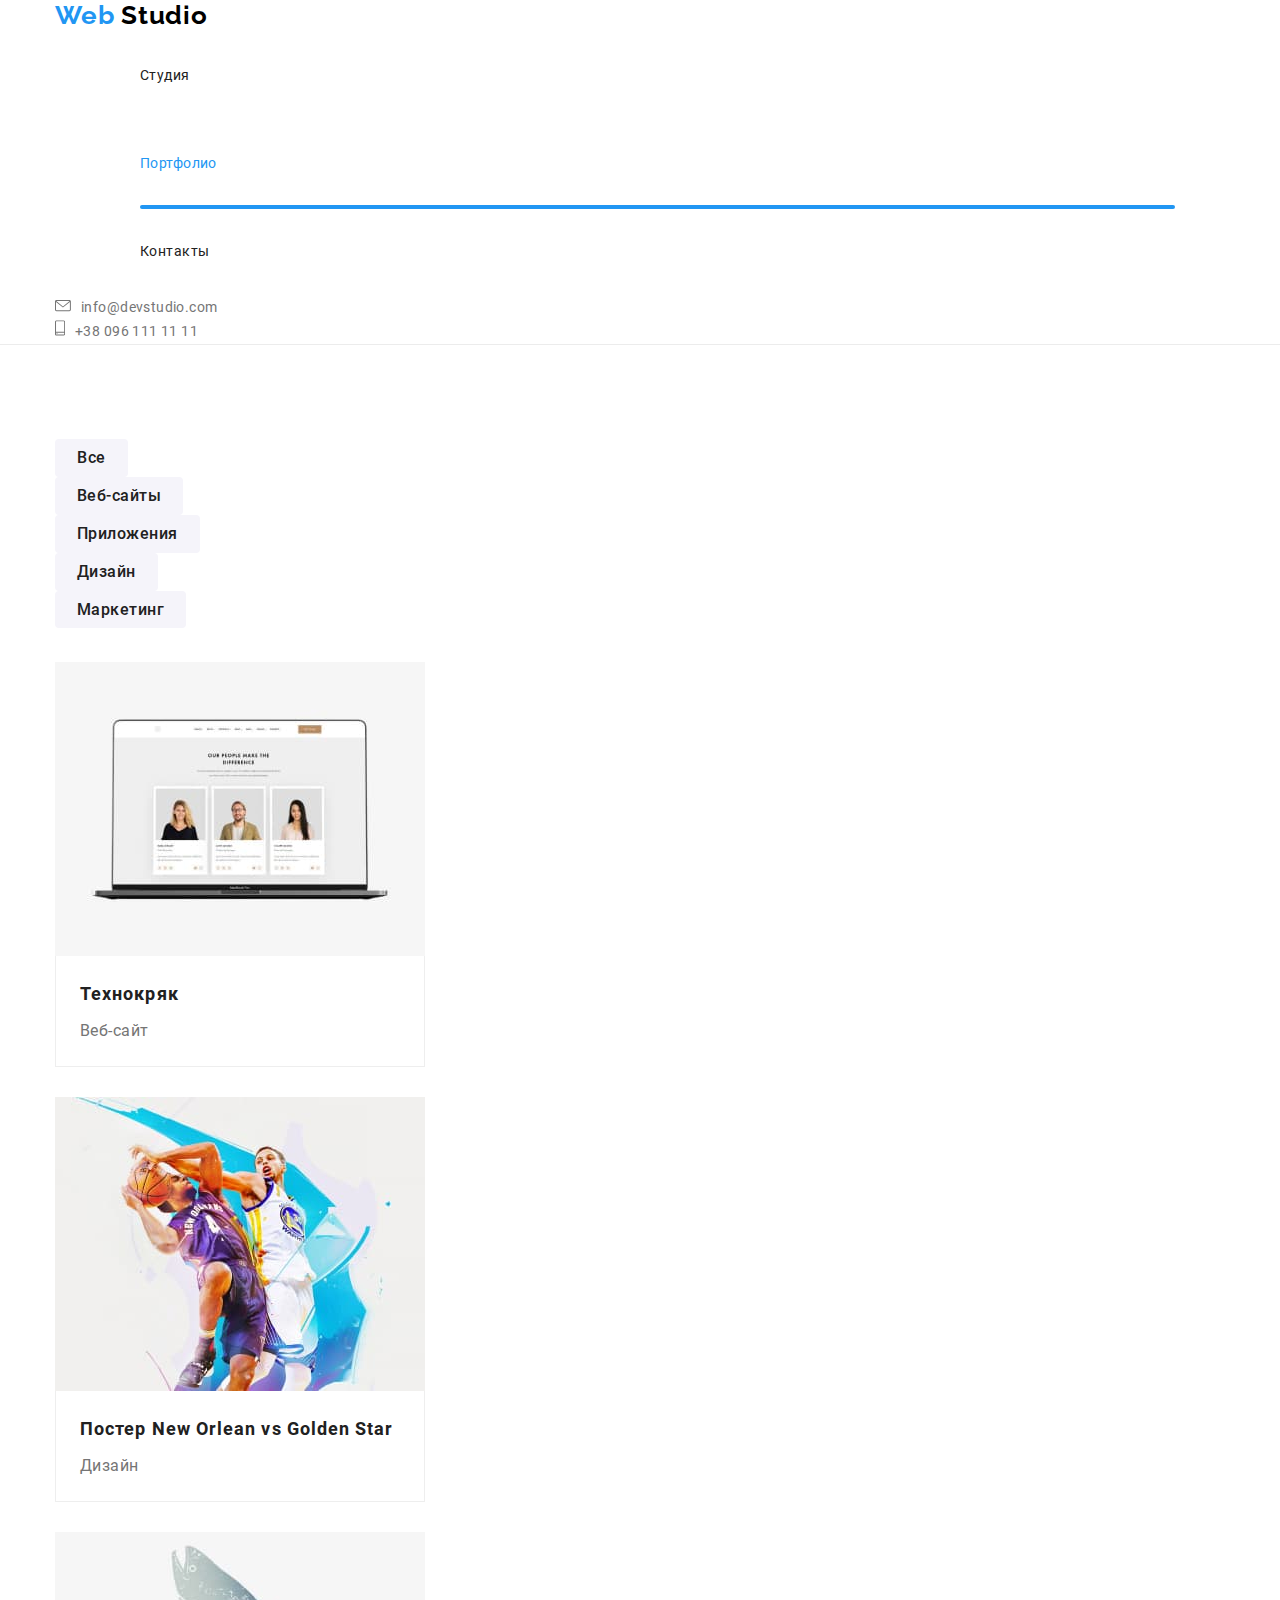
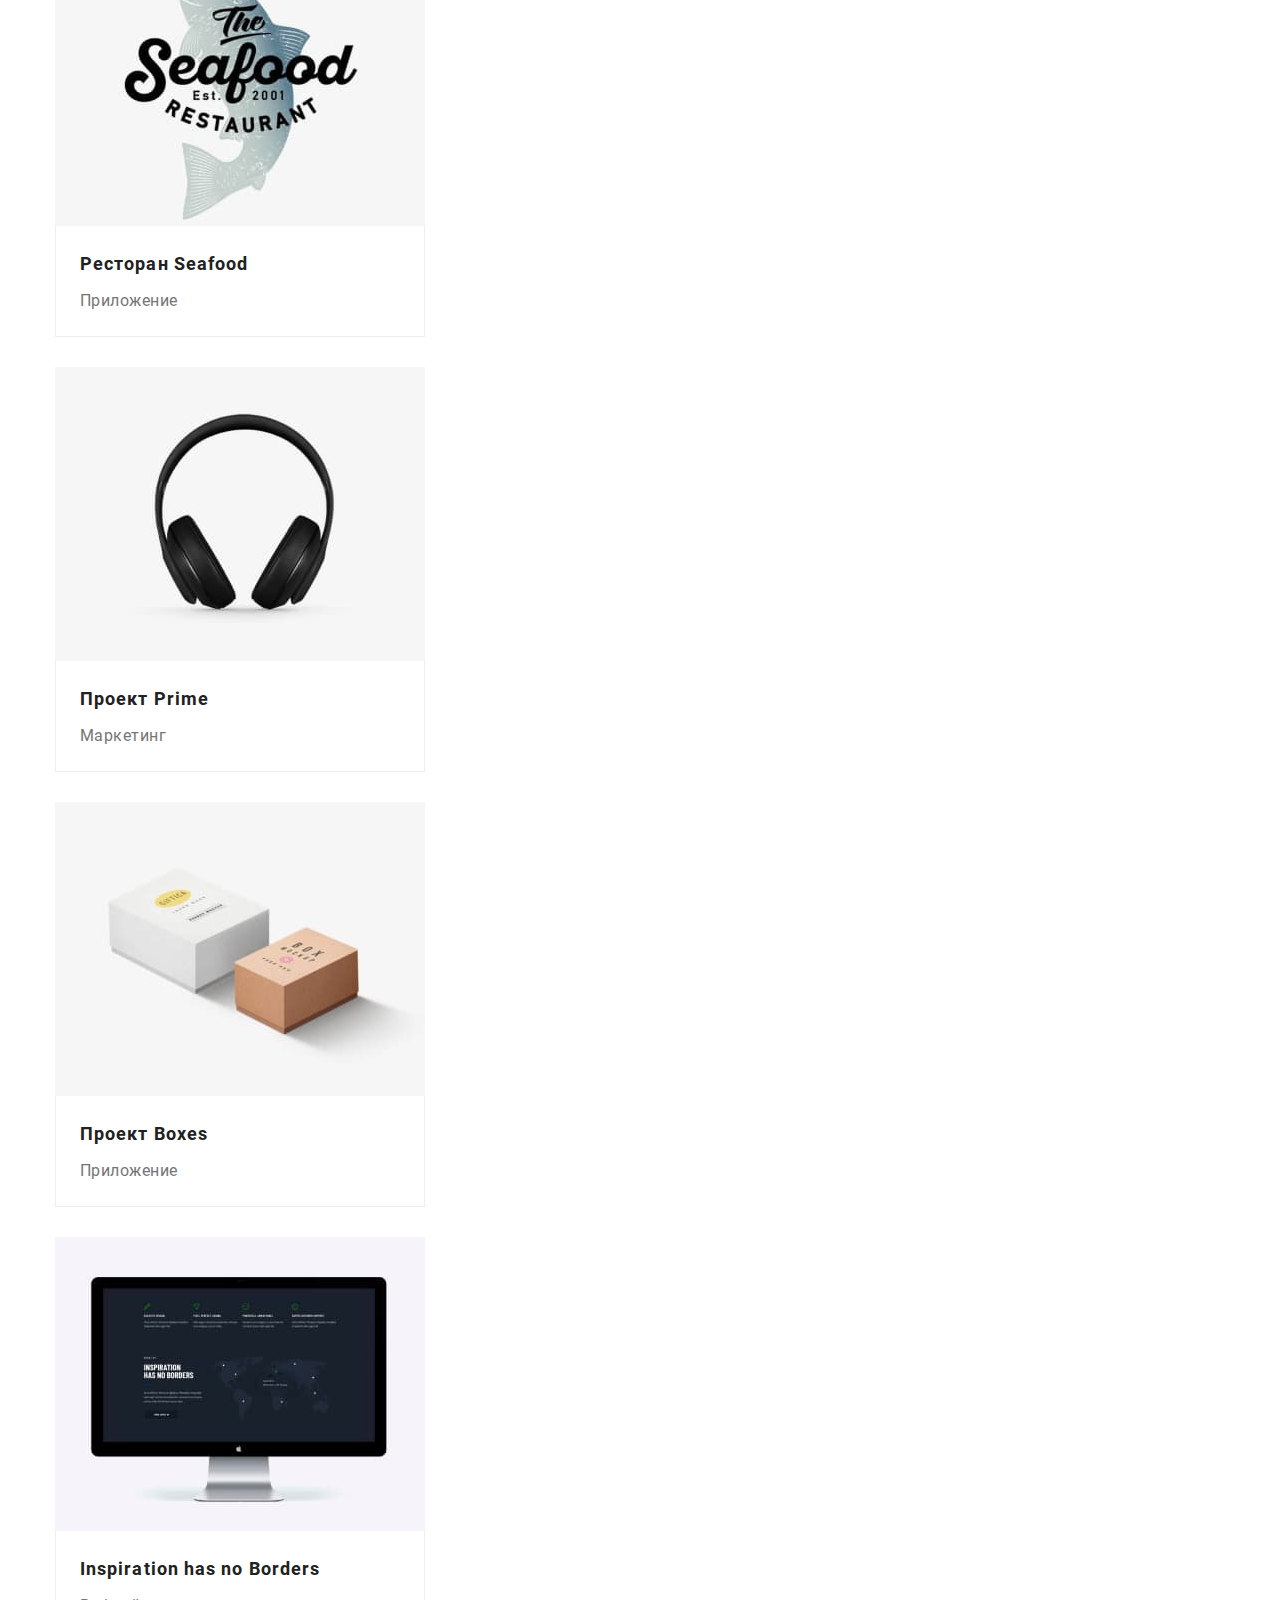
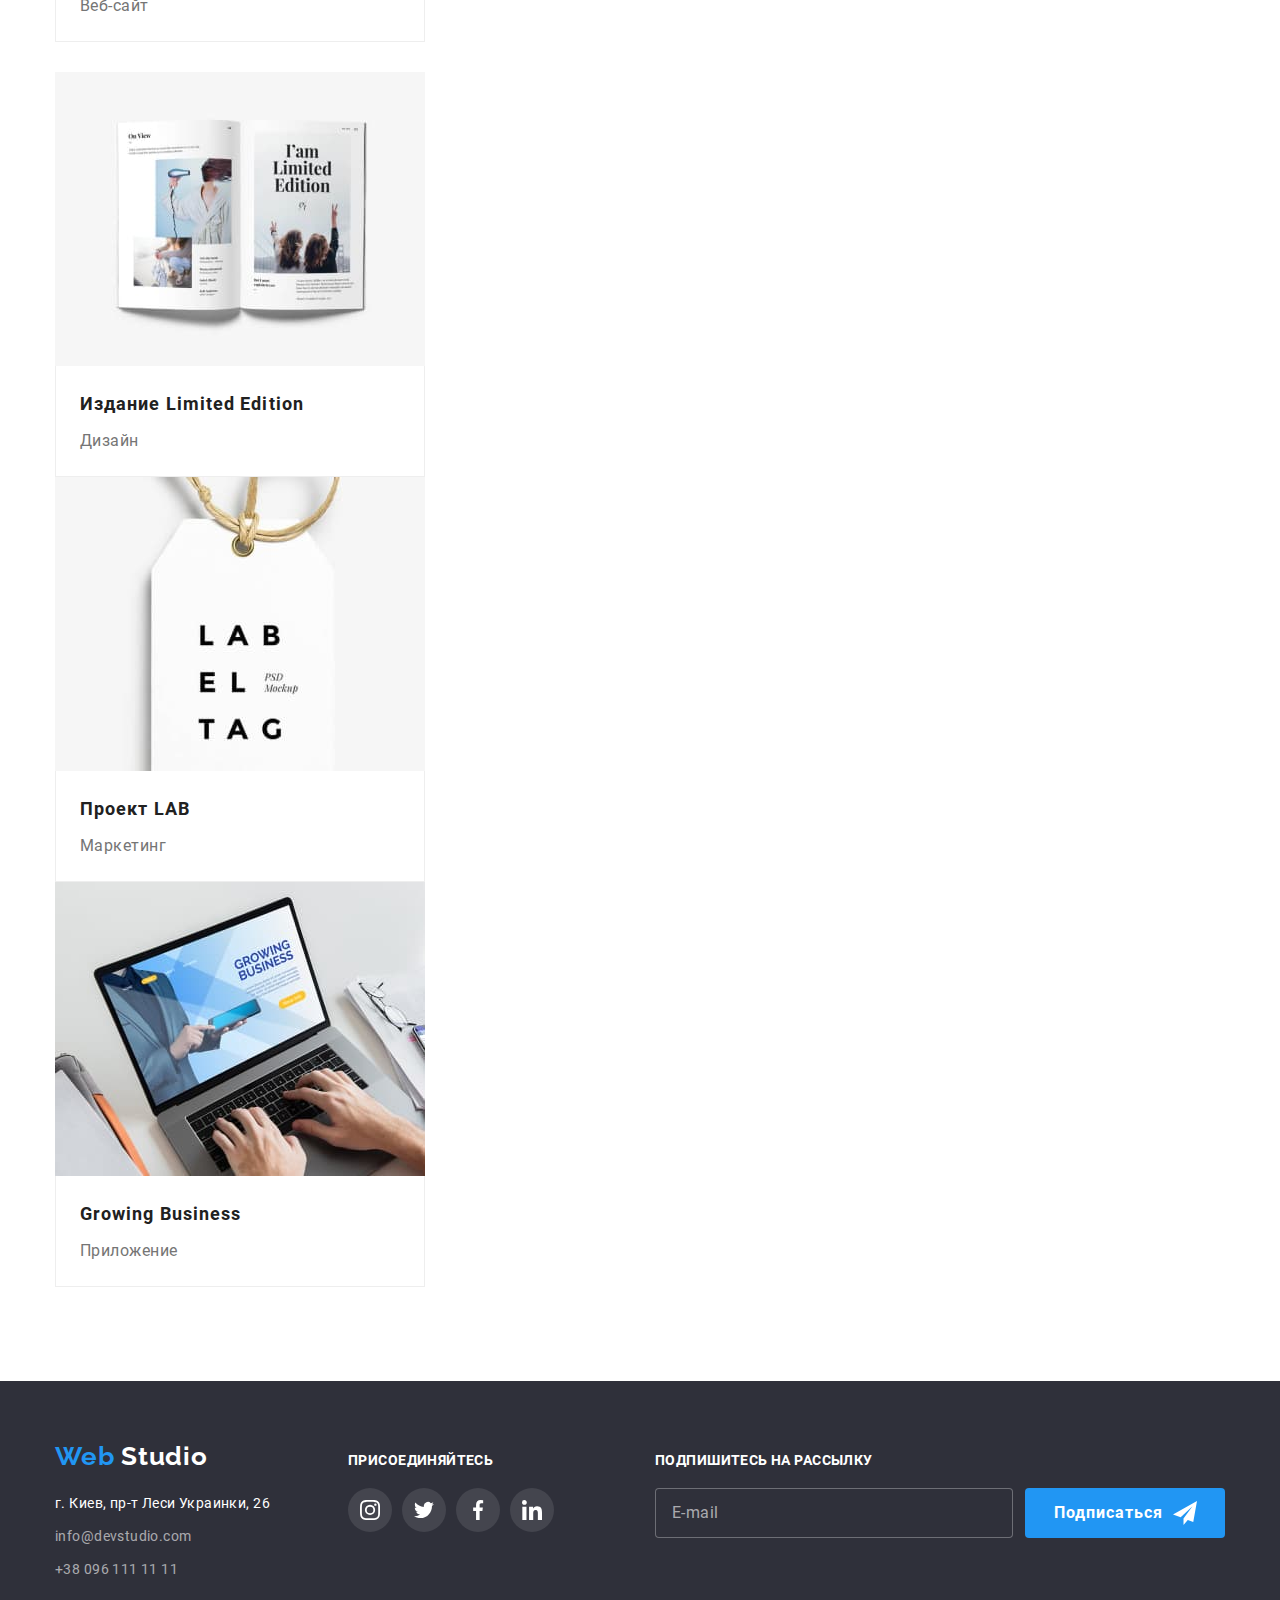
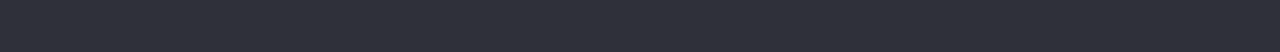
==== portfolio.html @ 9d67cb55 "Добавляет адаптивную верстку" ====
<!DOCTYPE html>
<html lang="ru">
  <head>
    <meta charset="UTF-8" />
    <meta name="viewport" content="width=device-width, initial-scale=1.0" />
    <meta http-equiv="X-UA-Compatible" content="ie=edge" />
    <title>Портфолио</title>

    <link rel="stylesheet" href="./css/portfolio.min.css" />
  </head>
  <body class="page">
    <!-- Шапка сайта -->
    <header class="page-header">
      <div class="container main-nav">
        <nav class="header-nav">
          <a href="./index.html" class="logo">
            <span class="logo-web">Web</span>
            <span class="logo-studio">Studio</span>
          </a>
          <ul class="list nav site-nav">
            <li class="site-nav-item">
              <a href="./index.html" class="site-nav-link">Студия</a>
            </li>
            <li class="site-nav-item">
              <a href="./portfolio.html" class="site-nav-link current"
                >Портфолио</a
              >
            </li>
            <li class="site-nav-item">
              <a href="" class="site-nav-link">Контакты</a>
            </li>
          </ul>
        </nav>
        <ul class="list nav contact-nav">
          <li class="contact-nav-item">
            <a
              href="mailto:info@devstudio.com"
              class="contact-nav-link email-link"
              aria-label="envelope"
              ><svg class="email-link-icon">
                <use href="./images/sprite.svg#icon-envelope"></use></svg
              >info@devstudio.com</a
            >
          </li>
          <li class="contact-nav-item">
            <a
              href="tel:+380961111111"
              class="contact-nav-link phone-link"
              aria-label="mobilephone"
            >
              <svg class="phone-link-icon">
                <use href="./images/sprite.svg#icon-smartphone"></use></svg
              >+38 096 111 11 11</a
            >
          </li>
        </ul>
      </div>
    </header>

    <!-- Работы -->
    <section class="portfolio">
      <div class="container">
        <h1 class="section-title visually-hidden">Примеры работ</h1>
        <!-- Фильтр -->
        <ul class="list button-list">
          <li class="button-list-item">
            <button type="button" class="btn portfolio-button">Все</button>
          </li>
          <li class="button-list-item">
            <button type="button" class="btn portfolio-button">
              Веб-сайты
            </button>
          </li>
          <li class="button-list-item">
            <button type="button" class="btn portfolio-button">
              Приложения
            </button>
          </li>
          <li class="button-list-item">
            <button type="button" class="btn portfolio-button">Дизайн</button>
          </li>
          <li class="button-list-item">
            <button type="button" class="btn portfolio-button">
              Маркетинг
            </button>
          </li>
        </ul>
        <ul class="list portfolio-list">
          <li class="portfolio-list-item">
            <a href="" class="link portfolio-list-link">
              <div class="card">
                <div class="card-thumb">
                  <img
                    class="portfolio-picture"
                    src="./images/portfolio/technokriak.jpg"
                    alt="Технокряк"
                    width="370"
                  />
                  <div class="description-overlay">
                    <p class="item-description">
                      Технокряк это современная площадка распространения
                      коронавируса. Компании используют эту платформу для
                      цифрового шпионажа и атак на защищённые сервера
                      конкурентов.
                    </p>
                  </div>
                </div>

                <div class="portfolio-titles">
                  <h2 class="item-title">Технокряк</h2>
                  <p class="item-specification">Веб-сайт</p>
                </div>
              </div>
            </a>
          </li>
          <li class="portfolio-list-item">
            <a href="" class="link portfolio-list-link">
              <div class="card">
                <div class="card-thumb">
                  <img
                    class="portfolio-picture"
                    src="./images/portfolio/poster-new-orlean.jpg"
                    alt="Постер"
                    width="370"
                  />
                  <div class="description-overlay">
                    <p class="item-description">
                      Технокряк это современная площадка распространения
                      коронавируса. Компании используют эту платформу для
                      цифрового шпионажа и атак на защищённые сервера
                      конкурентов.
                    </p>
                  </div>
                </div>

                <div class="portfolio-titles">
                  <h2 class="item-title">Постер New Orlean vs Golden Star</h2>
                  <p class="item-specification">Дизайн</p>
                </div>
              </div>
            </a>
          </li>
          <li class="portfolio-list-item">
            <a href="" class="link portfolio-list-link">
              <div class="card">
                <div class="card-thumb">
                  <img
                    class="portfolio-picture"
                    src="./images/portfolio/restaurant-seafood.jpg"
                    alt="Ресторан"
                    width="370"
                  />
                  <div class="description-overlay">
                    <p class="item-description">
                      Технокряк это современная площадка распространения
                      коронавируса. Компании используют эту платформу для
                      цифрового шпионажа и атак на защищённые сервера
                      конкурентов.
                    </p>
                  </div>
                </div>

                <div class="portfolio-titles">
                  <h2 class="item-title">Ресторан Seafood</h2>
                  <p class="item-specification">Приложение</p>
                </div>
              </div>
            </a>
          </li>
          <li class="portfolio-list-item">
            <a href="" class="link portfolio-list-link">
              <div class="card">
                <div class="card-thumb">
                  <img
                    class="portfolio-picture"
                    src="./images/portfolio/project-prime.jpg"
                    alt="Прайм"
                    width="370"
                  />
                  <div class="description-overlay">
                    <p class="item-description">
                      Технокряк это современная площадка распространения
                      коронавируса. Компании используют эту платформу для
                      цифрового шпионажа и атак на защищённые сервера
                      конкурентов.
                    </p>
                  </div>
                </div>

                <div class="portfolio-titles">
                  <h2 class="item-title">Проект Prime</h2>
                  <p class="item-specification">Маркетинг</p>
                </div>
              </div>
            </a>
          </li>
          <li class="portfolio-list-item">
            <a href="" class="link portfolio-list-link">
              <div class="card">
                <div class="card-thumb">
                  <img
                    class="portfolio-picture"
                    src="./images/portfolio/project-boxes.jpg"
                    alt="Коробки"
                    width="370"
                  />
                  <div class="description-overlay">
                    <p class="item-description">
                      Технокряк это современная площадка распространения
                      коронавируса. Компании используют эту платформу для
                      цифрового шпионажа и атак на защищённые сервера
                      конкурентов.
                    </p>
                  </div>
                </div>

                <div class="portfolio-titles">
                  <h2 class="item-title">Проект Boxes</h2>
                  <p class="item-specification">Приложение</p>
                </div>
              </div>
            </a>
          </li>
          <li class="portfolio-list-item">
            <a href="" class="link portfolio-list-link">
              <div class="card">
                <div class="card-thumb">
                  <img
                    class="portfolio-picture"
                    src="./images/portfolio/inspiration-borders.jpg"
                    alt="Веб-сайт"
                    width="370"
                  />
                  <div class="description-overlay">
                    <p class="item-description">
                      Технокряк это современная площадка распространения
                      коронавируса. Компании используют эту платформу для
                      цифрового шпионажа и атак на защищённые сервера
                      конкурентов.
                    </p>
                  </div>
                </div>

                <div class="portfolio-titles">
                  <h2 class="item-title">Inspiration has no Borders</h2>
                  <p class="item-specification">Веб-сайт</p>
                </div>
              </div>
            </a>
          </li>
          <li class="portfolio-list-item">
            <a href="" class="portfolio-list-link link">
              <div class="card">
                <div class="card-thumb">
                  <img
                    class="portfolio-picture"
                    src="./images/portfolio/ed-limited-edition.jpg"
                    alt="Издание"
                    width="370"
                  />
                  <div class="description-overlay">
                    <p class="item-description">
                      Технокряк это современная площадка распространения
                      коронавируса. Компании используют эту платформу для
                      цифрового шпионажа и атак на защищённые сервера
                      конкурентов.
                    </p>
                  </div>
                </div>

                <div class="portfolio-titles">
                  <h2 class="item-title">Издание Limited Edition</h2>
                  <p class="item-specification">Дизайн</p>
                </div>
              </div>
            </a>
          </li>
          <li class="portfolio-list-item">
            <a href="" class="portfolio-list-link link">
              <div class="card">
                <div class="card-thumb">
                  <img
                    class="portfolio-picture"
                    src="./images/portfolio/project-lab.jpg"
                    alt="Проект"
                    width="370"
                  />
                  <div class="description-overlay">
                    <p class="item-description">
                      Технокряк это современная площадка распространения
                      коронавируса. Компании используют эту платформу для
                      цифрового шпионажа и атак на защищённые сервера
                      конкурентов.
                    </p>
                  </div>
                </div>

                <div class="portfolio-titles">
                  <h2 class="item-title">Проект LAB</h2>
                  <p class="item-specification">Маркетинг</p>
                </div>
              </div>
            </a>
          </li>
          <li class="portfolio-list-item">
            <a href="" class="portfolio-list-link link">
              <div class="card">
                <div class="card-thumb">
                  <img
                    class="portfolio-picture"
                    src="./images/portfolio/growing-business.jpg"
                    alt="Приложения-для-бизнеса"
                    width="370"
                  />
                  <div class="description-overlay">
                    <p class="item-description">
                      Технокряк это современная площадка распространения
                      коронавируса. Компании используют эту платформу для
                      цифрового шпионажа и атак на защищённые сервера
                      конкурентов.
                    </p>
                  </div>
                </div>

                <div class="portfolio-titles">
                  <h2 class="item-title">Growing Business</h2>
                  <p class="item-specification">Приложение</p>
                </div>
              </div>
            </a>
          </li>
        </ul>
      </div>
    </section>

    <!-- Футер -->
    <footer class="footer">
      <div class="container footer-flex">
        <div class="address">
          <a href="./index.html" class="logo">
            <span class="logo-web">Web</span>
            <span class="logo-studio">Studio</span>
          </a>

          <address class="footer-address">
            <span class="location"> г. Киев, пр-т Леси Украинки, 26</span>
            <br />
            <a
              href="mailto:info@devstudio.com"
              class="link mail-link"
              aria-label="envelope"
              >info@devstudio.com</a
            >
            <br />
            <a href="tel:+380961111111" class="link" aria-label="mobilephine"
              >+38 096 111 11 11</a
            >
          </address>
        </div>
        <div class="join">
          <b class="call-to-action">присоединяйтесь</b>
          <ul class="list socials-list">
            <li class="socials-list-item">
              <a class="social-link footer-social-link" href="">
                <svg class="social-icon instagram-icon" width="20" height="20">
                  <use href="./images/sprite.svg#icon-instagram"></use>
                </svg>
              </a>
            </li>
            <li class="socials-list-item">
              <a class="social-link footer-social-link" href="">
                <svg class="social-icon twitter-icon" width="20" height="20">
                  <use href="./images/sprite.svg#icon-twitter"></use>
                </svg>
              </a>
            </li>
            <li class="socials-list-item">
              <a class="social-link footer-social-link" href="">
                <svg class="social-icon facebook-icon" width="20" height="20">
                  <use href="./images/sprite.svg#icon-facebook"></use>
                </svg>
              </a>
            </li>
            <li class="socials-list-item">
              <a class="social-link footer-social-link" href="">
                <svg class="social-icon linkedin-icon" width="20" height="20">
                  <use href="./images/sprite.svg#icon-linkedin"></use>
                </svg>
              </a>
            </li>
          </ul>
        </div>
        <div class="subscription">
          <b class="call-to-action">Подпишитесь на рассылку</b>
          <form class="subscription-form">
            <input
              class="footer-email"
              type="email"
              name="mail"
              id="footer-mail"
              placeholder="E-mail"
            />
            <button class="btn email-btn" type="submit">
              <span class="btn-text">Подписаться</span>
              <svg class="icon-send" width="24" height="24">
                <use href="./images/sprite.svg#icon-send"></use>
              </svg>
            </button>
          </form>
        </div>
      </div>
    </footer>
  </body>
</html>
---- css/portfolio.min.css ----
@font-face{font-family:'Raleway';font-style:normal;font-weight:700;src:local(""),url("../fonts/raleway-v17-latin_cyrillic-700.woff2") format("woff2"),url("../fonts/raleway-v17-latin_cyrillic-700.woff") format("woff")}@font-face{font-family:'Roboto';font-style:normal;font-weight:400;src:local("Roboto"),local("Roboto-Regular"),url("../fonts/roboto-v20-latin_cyrillic-regular.woff2") format("woff2"),url("../fonts/roboto-v20-latin_cyrillic-regular.woff") format("woff")}@font-face{font-family:'Roboto';font-style:normal;font-weight:500;src:local("Roboto Medium"),local("Roboto-Medium"),url("../fonts/roboto-v20-latin_cyrillic-500.woff2") format("woff2"),url("../fonts/roboto-v20-latin_cyrillic-500.woff") format("woff")}@font-face{font-family:'Roboto';font-style:normal;font-weight:700;src:local("Roboto Bold"),local("Roboto-Bold"),url("../fonts/roboto-v20-latin_cyrillic-700.woff2") format("woff2"),url("../fonts/roboto-v20-latin_cyrillic-700.woff") format("woff")}@font-face{font-family:'Roboto';font-style:normal;font-weight:900;src:local("Roboto Black"),local("Roboto-Black"),url("../fonts/roboto-v20-latin_cyrillic-900.woff2") format("woff2"),url("../fonts/roboto-v20-latin_cyrillic-900.woff") format("woff")}.social-link{display:-webkit-box;display:-ms-flexbox;display:flex;-webkit-box-pack:center;-ms-flex-pack:center;justify-content:center;-webkit-box-align:center;-ms-flex-align:center;align-items:center}/*! normalize.css v8.0.1 | MIT License | github.com/necolas/normalize.css */html{line-height:1.15;-webkit-text-size-adjust:100%}body{margin:0}main{display:block}h1{font-size:2em;margin:0.67em 0}hr{-webkit-box-sizing:content-box;box-sizing:content-box;height:0;overflow:visible}pre{font-family:monospace, monospace;font-size:1em}a{background-color:transparent}abbr[title]{border-bottom:none;text-decoration:underline;-webkit-text-decoration:underline dotted;text-decoration:underline dotted}b,strong{font-weight:bolder}code,kbd,samp{font-family:monospace, monospace;font-size:1em}small{font-size:80%}sub,sup{font-size:75%;line-height:0;position:relative;vertical-align:baseline}sub{bottom:-0.25em}sup{top:-0.5em}img{border-style:none}button,input,optgroup,select,textarea{font-family:inherit;font-size:100%;line-height:1.15;margin:0}button,input{overflow:visible}button,select{text-transform:none}button,[type='button'],[type='reset'],[type='submit']{-webkit-appearance:button}button::-moz-focus-inner,[type='button']::-moz-focus-inner,[type='reset']::-moz-focus-inner,[type='submit']::-moz-focus-inner{border-style:none;padding:0}button:-moz-focusring,[type='button']:-moz-focusring,[type='reset']:-moz-focusring,[type='submit']:-moz-focusring{outline:1px dotted ButtonText}fieldset{padding:0.35em 0.75em 0.625em}legend{-webkit-box-sizing:border-box;box-sizing:border-box;color:inherit;display:table;max-width:100%;padding:0;white-space:normal}progress{vertical-align:baseline}textarea{overflow:auto}[type='checkbox'],[type='radio']{-webkit-box-sizing:border-box;box-sizing:border-box;padding:0}[type='number']::-webkit-inner-spin-button,[type='number']::-webkit-outer-spin-button{height:auto}[type='search']{-webkit-appearance:textfield;outline-offset:-2px}[type='search']::-webkit-search-decoration{-webkit-appearance:none}::-webkit-file-upload-button{-webkit-appearance:button;font:inherit}details{display:block}summary{display:list-item}template{display:none}[hidden]{display:none}html{-webkit-box-sizing:border-box;box-sizing:border-box}*,*::before,*::after{-webkit-box-sizing:inherit;box-sizing:inherit}.page{background-color:#fff;color:#757575;font-family:Roboto, sans-serif;font-style:normal;font-weight:400;font-size:14px;line-height:1.714;letter-spacing:0.03em}.list{padding:0;margin:0;list-style:none}.container{width:100%;padding-left:15px;padding-right:15px;margin-left:auto;margin-right:auto}@media screen and (min-width: 480px){.container{width:480px}}@media screen and (min-width: 768px){.container{width:768px}}@media screen and (min-width: 1200px){.container{width:1200px}}.visually-hidden{position:absolute;width:1px;height:1px;margin:-1px;border:0;padding:0;clip:rect(0 0 0 0);overflow:hidden}.title{color:#212121;font-weight:700;font-size:14px;line-height:1.143;letter-spacing:0.03em}.link{text-decoration:none}.logo{font-family:Raleway, sans-serif;font-style:normal;font-weight:700;font-size:24px;line-height:1.167;letter-spacing:0.03em;text-decoration:none}@media screen and (min-width: 1200px){.logo{font-size:26px;line-height:1.192}}.logo-web{color:#2196f3}.logo-studio{color:#000}.site-nav{margin-left:85px}.site-nav-item:not(:last-child){margin-right:50px}.site-nav-link{display:block;padding-top:32px;padding-bottom:32px;color:#212121;text-decoration:none;-webkit-transition:color 250ms cubic-bezier(0.4, 0, 0.2, 1);transition:color 250ms cubic-bezier(0.4, 0, 0.2, 1)}.site-nav-link:hover,.site-nav-link:focus{color:#2196f3}.site-nav-link.current{position:relative;color:#2196f3}.site-nav-link.current::after{content:'';position:absolute;left:0;bottom:0;-webkit-transform:translateY(1px);transform:translateY(1px);display:block;width:100%;height:4px;background-color:#2196f3;border-radius:2px}.contact-nav{margin-left:auto}.contact-nav-item:not(:last-child){margin-right:50px}.contact-nav-link{-webkit-box-align:center;-ms-flex-align:center;align-items:center;color:#757575;text-decoration:none;-webkit-transition:color 250ms cubic-bezier(0.4, 0, 0.2, 1);transition:color 250ms cubic-bezier(0.4, 0, 0.2, 1)}.contact-nav-link:hover,.contact-nav-link:focus{color:#2196f3}.email-link-icon{width:16px;height:12px;margin-right:10px;fill:currentColor}.phone-link-icon{width:10px;height:16px;margin-right:10px;fill:currentColor}.page-header{position:relative;border-bottom:1px solid #ececec}.section{padding-top:60px;padding-bottom:60px}@media screen and (min-width: 1200px){.section{padding-top:94px;padding-bottom:94px}}.section-title{margin-top:0;margin-bottom:30px;color:#212121;font-weight:700;font-size:28px;line-height:1.18;text-align:center;letter-spacing:0.03em}@media screen and (min-width: 1200px){.section-title{margin-bottom:50px;font-size:36px;line-height:1.16}}.btn{display:inline-block;border-radius:4px;border:none;min-width:200px;padding:10px 32px;cursor:pointer;background-color:#2196f3;color:#fff;font-family:Roboto, sans-serif;font-style:normal;font-weight:700;font-size:16px;line-height:1.875;letter-spacing:0.06em;text-align:center;text-decoration:none;-webkit-transition:background-color 250ms cubic-bezier(0.4, 0, 0.2, 1),color 250ms cubic-bezier(0.4, 0, 0.2, 1);transition:background-color 250ms cubic-bezier(0.4, 0, 0.2, 1),color 250ms cubic-bezier(0.4, 0, 0.2, 1)}.btn:hover,.btn:focus{background-color:#fff;color:#2196f3}.button-list{margin-bottom:34px}.button-list-item:not(:last-child){margin-right:8px}.portfolio-button{padding:6px 22px;min-width:73px;background-color:#f5f4fa;color:#212121;font-weight:500;line-height:1.62;letter-spacing:0.03em;-webkit-transition:background-color 250ms cubic-bezier(0.4, 0, 0.2, 1),color 250ms cubic-bezier(0.4, 0, 0.2, 1),-webkit-box-shadow 250ms cubic-bezier(0.4, 0, 0.2, 1);transition:background-color 250ms cubic-bezier(0.4, 0, 0.2, 1),color 250ms cubic-bezier(0.4, 0, 0.2, 1),-webkit-box-shadow 250ms cubic-bezier(0.4, 0, 0.2, 1);transition:background-color 250ms cubic-bezier(0.4, 0, 0.2, 1),color 250ms cubic-bezier(0.4, 0, 0.2, 1),box-shadow 250ms cubic-bezier(0.4, 0, 0.2, 1);transition:background-color 250ms cubic-bezier(0.4, 0, 0.2, 1),color 250ms cubic-bezier(0.4, 0, 0.2, 1),box-shadow 250ms cubic-bezier(0.4, 0, 0.2, 1),-webkit-box-shadow 250ms cubic-bezier(0.4, 0, 0.2, 1)}.portfolio-button:hover,.portfolio-button:focus{background-color:#2196f3;color:#fff;-webkit-box-shadow:0px 3px 1px rgba(0,0,0,0.1),0px 1px 2px rgba(0,0,0,0.08),0px 2px 2px rgba(0,0,0,0.12);box-shadow:0px 3px 1px rgba(0,0,0,0.1),0px 1px 2px rgba(0,0,0,0.08),0px 2px 2px rgba(0,0,0,0.12)}.portfolio{padding-top:94px;padding-bottom:94px}.portfolio-list-item{width:calc((100% - 60px) / 3)}.portfolio-list-item:not(:nth-child(3n)){margin-right:30px}.portfolio-list-item:not(:nth-last-child(-n+3)){margin-bottom:30px}.portfolio-list-link:hover .card,.portfolio-list-link:focus .card{-webkit-box-shadow:0px 1px 1px rgba(0,0,0,0.12),0px 4px 4px rgba(0,0,0,0.06),1px 4px 6px rgba(0,0,0,0.16);box-shadow:0px 1px 1px rgba(0,0,0,0.12),0px 4px 4px rgba(0,0,0,0.06),1px 4px 6px rgba(0,0,0,0.16)}.portfolio-picture{display:block}.portfolio-titles{padding:20px 24px;border:1px solid #eee;border-top:none}.item-description{margin:0;padding:63px 24px;top:100%;width:100%;height:100%;color:#fff;font-weight:400;font-size:18px;line-height:1.556;letter-spacing:0.03em}.item-title{margin-top:0;margin-bottom:4px;color:#212121;font-weight:700;font-size:18px;line-height:2;letter-spacing:0.06em}.item-specification{margin-top:0;margin-bottom:0;color:#757575;font-weight:400;font-size:16px;line-height:1.875;letter-spacing:0.03em}.card-thumb{position:relative;overflow:hidden}.description-overlay{position:absolute;left:0;top:100%;width:100%;height:100%;background-color:rgba(33,150,243,0.9);-webkit-transition:-webkit-transform 250ms cubic-bezier(0.4, 0, 0.2, 1);transition:-webkit-transform 250ms cubic-bezier(0.4, 0, 0.2, 1);transition:transform 250ms cubic-bezier(0.4, 0, 0.2, 1);transition:transform 250ms cubic-bezier(0.4, 0, 0.2, 1), -webkit-transform 250ms cubic-bezier(0.4, 0, 0.2, 1)}.portfolio-list-item:hover .description-overlay,.portfolio-list-link:focus .description-overlay{-webkit-transform:translateY(-100%);transform:translateY(-100%)}.socials-list{display:-webkit-box;display:-ms-flexbox;display:flex;-webkit-box-pack:center;-ms-flex-pack:center;justify-content:center;-webkit-box-align:center;-ms-flex-align:center;align-items:center}.socials-list-item{-webkit-box-pack:center;-ms-flex-pack:center;justify-content:center}.socials-list-item:not(:last-child){margin-right:10px}.social-link{width:44px;height:44px;border-radius:50%;color:#afb1b8;-webkit-transition:color 250ms cubic-bezier(0.4, 0, 0.2, 1),background-color 250ms cubic-bezier(0.4, 0, 0.2, 1);transition:color 250ms cubic-bezier(0.4, 0, 0.2, 1),background-color 250ms cubic-bezier(0.4, 0, 0.2, 1)}.social-link:hover,.social-link:focus{color:#fff;background-color:#2196f3}.social-icon{fill:currentColor}.footer{background-color:#2f303a}.footer-flex{padding-top:60px;padding-bottom:60px;text-align:center}@media screen and (min-width: 1200px){.footer-flex{display:-webkit-box;display:-ms-flexbox;display:flex;-webkit-box-pack:justify;-ms-flex-pack:justify;justify-content:space-between;-webkit-box-align:baseline;-ms-flex-align:baseline;align-items:baseline;text-align:start}}.footer .logo{display:block;margin-bottom:20px}.footer .logo-studio{color:#fff}.address{margin-bottom:60px}@media screen and (min-width: 1200px){.address{margin-bottom:0;margin-right:70px}}.footer-social-link{color:#fff;background-color:rgba(255,255,255,0.1);-webkit-transition:background-color 250ms cubic-bezier(0.4, 0, 0.2, 1);transition:background-color 250ms cubic-bezier(0.4, 0, 0.2, 1)}.footer-social-link:hover,.footer-social-link:focus{background-color:#2196f3}.footer-address{font-style:normal;font-weight:400;font-size:14px;line-height:1.714;letter-spacing:0.03em}.footer-address .link{color:rgba(255,255,255,0.6);text-decoration:none}.footer-address .mail-link{display:inline-block;margin-bottom:9px}.location{display:inline-block;margin-bottom:9px;color:#fff}.join{margin-bottom:20px}@media screen and (min-width: 1200px){.join{margin-bottom:0;margin-right:93px}}.join .socials-list{margin-bottom:60px}@media screen and (min-width: 768px) and (max-width: 1199px){.tablet-footer-flex{display:-webkit-box;display:-ms-flexbox;display:flex;-ms-flex-pack:distribute;justify-content:space-around;-webkit-box-align:baseline;-ms-flex-align:baseline;align-items:baseline}}@media screen and (min-width: 1200px){.tablet-footer-flex{display:-webkit-box;display:-ms-flexbox;display:flex;-webkit-box-align:baseline;-ms-flex-align:baseline;align-items:baseline}}.call-to-action{display:inline-block;margin-bottom:20px;color:#fff;background-color:#2f303a;line-height:1.143;text-transform:uppercase}@media screen and (max-width: 767px){.subscription-form{display:-webkit-box;display:-ms-flexbox;display:flex;-ms-flex-wrap:wrap;flex-wrap:wrap;-webkit-box-pack:center;-ms-flex-pack:center;justify-content:center}}@media screen and (min-width: 768px) and (max-width: 1199px){.subscription-form{display:-webkit-box;display:-ms-flexbox;display:flex;-webkit-box-orient:vertical;-webkit-box-direction:normal;-ms-flex-direction:column;flex-direction:column;-webkit-box-align:center;-ms-flex-align:center;align-items:center}}@media screen and (min-width: 1200px){.subscription-form{display:-webkit-box;display:-ms-flexbox;display:flex}}.footer-email{width:100%;margin-bottom:20px;padding:15px 16px;color:#fff;background-color:#2f303a;border:1px solid rgba(255,255,255,0.3);border-radius:4px}@media screen and (min-width: 768px){.footer-email{display:block;width:450px;height:50px}}@media screen and (min-width: 1200px){.footer-email{margin-bottom:0;margin-right:12px;width:358px}}.footer-email::-webkit-input-placeholder{font-size:16px;line-height:1.25;letter-spacing:0.03em;color:rgba(255,255,255,0.6)}.footer-email:-ms-input-placeholder{font-size:16px;line-height:1.25;letter-spacing:0.03em;color:rgba(255,255,255,0.6)}.footer-email::-ms-input-placeholder{font-size:16px;line-height:1.25;letter-spacing:0.03em;color:rgba(255,255,255,0.6)}.footer-email::placeholder{font-size:16px;line-height:1.25;letter-spacing:0.03em;color:rgba(255,255,255,0.6)}.email-btn{display:-webkit-box;display:-ms-flexbox;display:flex;-webkit-box-align:center;-ms-flex-align:center;align-items:center;border-radius:4px;border:none;width:200px;height:50px;padding-top:10px;padding-bottom:10px;padding-left:29px;padding-right:28px;cursor:pointer}.email-btn .btn-text{margin-right:10px}.icon-send{fill:currentColor}
/*# sourceMappingURL=portfolio.min.css.map */
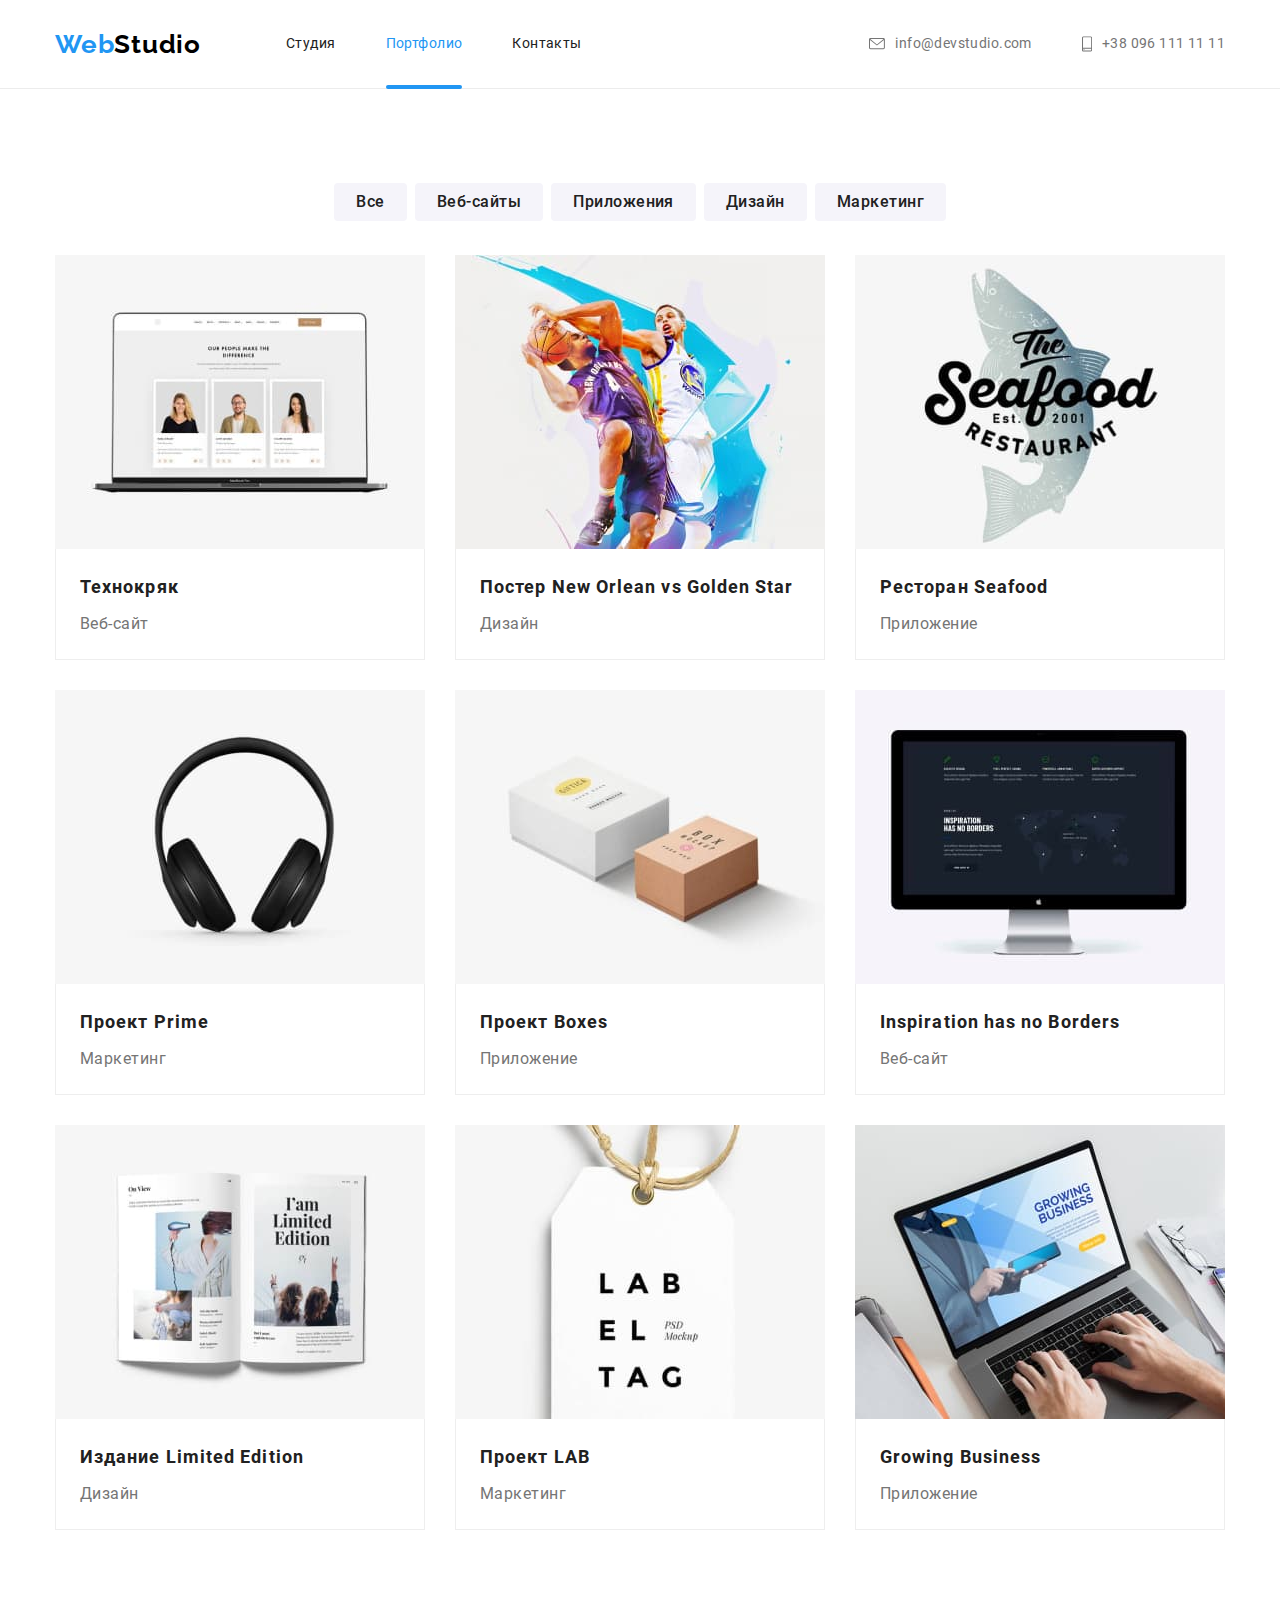
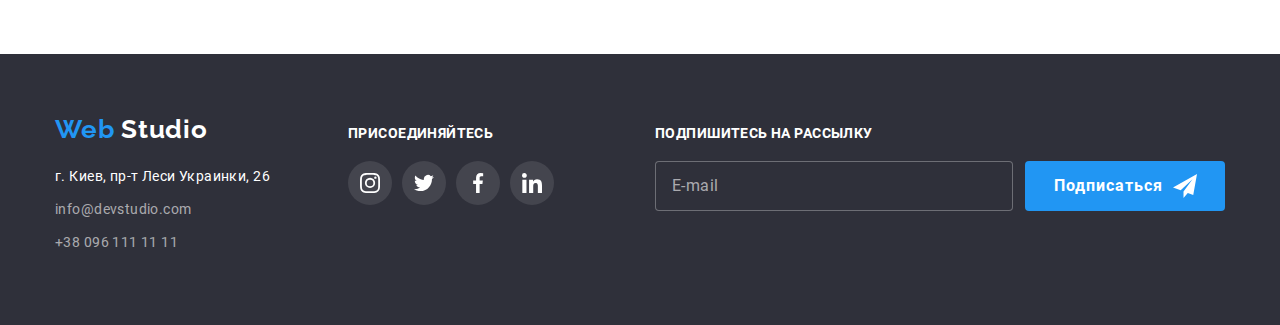
==== commit ed5db36b: "Добавляет отзывчивые изображения" ====
--- a/portfolio.html
+++ b/portfolio.html
@@ -90,12 +90,37 @@
             <a href="" class="link portfolio-list-link">
               <div class="card">
                 <div class="card-thumb">
-                  <img
-                    class="portfolio-picture"
-                    src="./images/portfolio/technokriak.jpg"
-                    alt="Технокряк"
-                    width="370"
-                  />
+                  <picture>
+                    <source
+                      srcset="
+                        ./images/portfolio/desktop/technokriak.jpg    1x,
+                        ./images/portfolio/desktop/technokriak@2x.jpg 2x
+                      "
+                      media="(min-width: 1200px)"
+                    />
+                    <source
+                      srcset="
+                        ./images/portfolio/tablet/tab-technokriak.jpg    1x,
+                        ./images/portfolio/tablet/tab-technokriak@2x.jpg 2x
+                      "
+                      media="(min-width: 768px)"
+                    />
+                    <source
+                      srcset="
+                        ./images/portfolio/mobile/mob-technokriak.jpg    1x,
+                        ./images/portfolio/mobile/mob-technokriak@2x.jpg 2x
+                      "
+                      media="(max-width: 767px)"
+                    />
+
+                    <img
+                      class="portfolio-picture"
+                      src="./images/team/desktop/technokriak.jpg"
+                      alt="Технокряк"
+                      width="370"
+                    />
+                  </picture>
+
                   <div class="description-overlay">
                     <p class="item-description">
                       Технокряк это современная площадка распространения
@@ -117,12 +142,36 @@
             <a href="" class="link portfolio-list-link">
               <div class="card">
                 <div class="card-thumb">
-                  <img
-                    class="portfolio-picture"
-                    src="./images/portfolio/poster-new-orlean.jpg"
-                    alt="Постер"
-                    width="370"
-                  />
+                  <picture>
+                    <source
+                      srcset="
+                        ./images/portfolio/desktop/poster.jpg    1x,
+                        ./images/portfolio/desktop/poster@2x.jpg 2x
+                      "
+                      media="(min-width: 1200px)"
+                    />
+                    <source
+                      srcset="
+                        ./images/portfolio/tablet/tab-poster.jpg    1x,
+                        ./images/portfolio/tablet/tab-poster@2x.jpg 2x
+                      "
+                      media="(min-width: 768px)"
+                    />
+                    <source
+                      srcset="
+                        ./images/portfolio/mobile/mob-poster.jpg    1x,
+                        ./images/portfolio/mobile/mob-poster@2x.jpg 2x
+                      "
+                      media="(max-width: 767px)"
+                    />
+
+                    <img
+                      class="portfolio-picture"
+                      src="./images/team/desktop/poster.jpg"
+                      alt="Постер"
+                      width="370"
+                    />
+                  </picture>
                   <div class="description-overlay">
                     <p class="item-description">
                       Технокряк это современная площадка распространения
@@ -144,12 +193,37 @@
             <a href="" class="link portfolio-list-link">
               <div class="card">
                 <div class="card-thumb">
-                  <img
-                    class="portfolio-picture"
-                    src="./images/portfolio/restaurant-seafood.jpg"
-                    alt="Ресторан"
-                    width="370"
-                  />
+                  <picture>
+                    <source
+                      srcset="
+                        ./images/portfolio/desktop/seafood.jpg    1x,
+                        ./images/portfolio/desktop/seafood@2x.jpg 2x
+                      "
+                      media="(min-width: 1200px)"
+                    />
+                    <source
+                      srcset="
+                        ./images/portfolio/tablet/tab-seafood.jpg    1x,
+                        ./images/portfolio/tablet/tab-seafood@2x.jpg 2x
+                      "
+                      media="(min-width: 768px)"
+                    />
+                    <source
+                      srcset="
+                        ./images/portfolio/mobile/mob-seafood.jpg    1x,
+                        ./images/portfolio/mobile/mob-seafood@2x.jpg 2x
+                      "
+                      media="(max-width: 767px)"
+                    />
+
+                    <img
+                      class="portfolio-picture"
+                      src="./images/team/desktop/poster.jpg"
+                      alt="Ресторан"
+                      width="370"
+                    />
+                  </picture>
+
                   <div class="description-overlay">
                     <p class="item-description">
                       Технокряк это современная площадка распространения
@@ -171,12 +245,37 @@
             <a href="" class="link portfolio-list-link">
               <div class="card">
                 <div class="card-thumb">
-                  <img
-                    class="portfolio-picture"
-                    src="./images/portfolio/project-prime.jpg"
-                    alt="Прайм"
-                    width="370"
-                  />
+                  <picture>
+                    <source
+                      srcset="
+                        ./images/portfolio/desktop/prime.jpg    1x,
+                        ./images/portfolio/desktop/prime@2x.jpg 2x
+                      "
+                      media="(min-width: 1200px)"
+                    />
+                    <source
+                      srcset="
+                        ./images/portfolio/tablet/tab-prime.jpg    1x,
+                        ./images/portfolio/tablet/tab-prime@2x.jpg 2x
+                      "
+                      media="(min-width: 768px)"
+                    />
+                    <source
+                      srcset="
+                        ./images/portfolio/mobile/mob-prime.jpg    1x,
+                        ./images/portfolio/mobile/mob-prime@2x.jpg 2x
+                      "
+                      media="(max-width: 767px)"
+                    />
+
+                    <img
+                      class="portfolio-picture"
+                      src="./images/team/desktop/poster.jpg"
+                      alt="Прайм"
+                      width="370"
+                    />
+                  </picture>
+
                   <div class="description-overlay">
                     <p class="item-description">
                       Технокряк это современная площадка распространения
@@ -198,12 +297,37 @@
             <a href="" class="link portfolio-list-link">
               <div class="card">
                 <div class="card-thumb">
-                  <img
-                    class="portfolio-picture"
-                    src="./images/portfolio/project-boxes.jpg"
-                    alt="Коробки"
-                    width="370"
-                  />
+                  <picture>
+                    <source
+                      srcset="
+                        ./images/portfolio/desktop/boxes.jpg    1x,
+                        ./images/portfolio/desktop/boxes@2x.jpg 2x
+                      "
+                      media="(min-width: 1200px)"
+                    />
+                    <source
+                      srcset="
+                        ./images/portfolio/tablet/tab-boxes.jpg    1x,
+                        ./images/portfolio/tablet/tab-boxes@2x.jpg 2x
+                      "
+                      media="(min-width: 768px)"
+                    />
+                    <source
+                      srcset="
+                        ./images/portfolio/mobile/mob-boxes.jpg    1x,
+                        ./images/portfolio/mobile/mob-boxes@2x.jpg 2x
+                      "
+                      media="(max-width: 767px)"
+                    />
+
+                    <img
+                      class="portfolio-picture"
+                      src="./images/team/desktop/boxes.jpg"
+                      alt="Коробки"
+                      width="370"
+                    />
+                  </picture>
+
                   <div class="description-overlay">
                     <p class="item-description">
                       Технокряк это современная площадка распространения
@@ -225,12 +349,37 @@
             <a href="" class="link portfolio-list-link">
               <div class="card">
                 <div class="card-thumb">
-                  <img
-                    class="portfolio-picture"
-                    src="./images/portfolio/inspiration-borders.jpg"
-                    alt="Веб-сайт"
-                    width="370"
-                  />
+                  <picture>
+                    <source
+                      srcset="
+                        ./images/portfolio/desktop/borders.jpg    1x,
+                        ./images/portfolio/desktop/borders@2x.jpg 2x
+                      "
+                      media="(min-width: 1200px)"
+                    />
+                    <source
+                      srcset="
+                        ./images/portfolio/tablet/tab-borders.jpg    1x,
+                        ./images/portfolio/tablet/tab-borders@2x.jpg 2x
+                      "
+                      media="(min-width: 768px)"
+                    />
+                    <source
+                      srcset="
+                        ./images/portfolio/mobile/mob-borders.jpg    1x,
+                        ./images/portfolio/mobile/mob-borders@2x.jpg 2x
+                      "
+                      media="(max-width: 767px)"
+                    />
+
+                    <img
+                      class="portfolio-picture"
+                      src="./images/team/desktop/borders.jpg"
+                      alt="Веб-сайт"
+                      width="370"
+                    />
+                  </picture>
+
                   <div class="description-overlay">
                     <p class="item-description">
                       Технокряк это современная площадка распространения
@@ -252,12 +401,37 @@
             <a href="" class="portfolio-list-link link">
               <div class="card">
                 <div class="card-thumb">
-                  <img
-                    class="portfolio-picture"
-                    src="./images/portfolio/ed-limited-edition.jpg"
-                    alt="Издание"
-                    width="370"
-                  />
+                  <picture>
+                    <source
+                      srcset="
+                        ./images/portfolio/desktop/edition.jpg    1x,
+                        ./images/portfolio/desktop/edition@2x.jpg 2x
+                      "
+                      media="(min-width: 1200px)"
+                    />
+                    <source
+                      srcset="
+                        ./images/portfolio/tablet/tab-edition.jpg    1x,
+                        ./images/portfolio/tablet/tab-edition@2x.jpg 2x
+                      "
+                      media="(min-width: 768px)"
+                    />
+                    <source
+                      srcset="
+                        ./images/portfolio/mobile/mob-edition.jpg    1x,
+                        ./images/portfolio/mobile/mob-edition@2x.jpg 2x
+                      "
+                      media="(max-width: 767px)"
+                    />
+
+                    <img
+                      class="portfolio-picture"
+                      src="./images/team/desktop/edition.jpg"
+                      alt="Издание"
+                      width="370"
+                    />
+                  </picture>
+
                   <div class="description-overlay">
                     <p class="item-description">
                       Технокряк это современная площадка распространения
@@ -279,12 +453,37 @@
             <a href="" class="portfolio-list-link link">
               <div class="card">
                 <div class="card-thumb">
-                  <img
-                    class="portfolio-picture"
-                    src="./images/portfolio/project-lab.jpg"
-                    alt="Проект"
-                    width="370"
-                  />
+                  <picture>
+                    <source
+                      srcset="
+                        ./images/portfolio/desktop/lab.jpg    1x,
+                        ./images/portfolio/desktop/lab@2x.jpg 2x
+                      "
+                      media="(min-width: 1200px)"
+                    />
+                    <source
+                      srcset="
+                        ./images/portfolio/tablet/tab-lab.jpg    1x,
+                        ./images/portfolio/tablet/tab-lab@2x.jpg 2x
+                      "
+                      media="(min-width: 768px)"
+                    />
+                    <source
+                      srcset="
+                        ./images/portfolio/mobile/mob-lab.jpg    1x,
+                        ./images/portfolio/mobile/mob-lab@2x.jpg 2x
+                      "
+                      media="(max-width: 767px)"
+                    />
+
+                    <img
+                      class="portfolio-picture"
+                      src="./images/team/desktop/lab.jpg"
+                      alt="Проект"
+                      width="370"
+                    />
+                  </picture>
+
                   <div class="description-overlay">
                     <p class="item-description">
                       Технокряк это современная площадка распространения
@@ -306,12 +505,37 @@
             <a href="" class="portfolio-list-link link">
               <div class="card">
                 <div class="card-thumb">
-                  <img
-                    class="portfolio-picture"
-                    src="./images/portfolio/growing-business.jpg"
-                    alt="Приложения-для-бизнеса"
-                    width="370"
-                  />
+                  <picture>
+                    <source
+                      srcset="
+                        ./images/portfolio/desktop/business.jpg    1x,
+                        ./images/portfolio/desktop/business@2x.jpg 2x
+                      "
+                      media="(min-width: 1200px)"
+                    />
+                    <source
+                      srcset="
+                        ./images/portfolio/tablet/tab-business.jpg    1x,
+                        ./images/portfolio/tablet/tab-business@2x.jpg 2x
+                      "
+                      media="(min-width: 768px)"
+                    />
+                    <source
+                      srcset="
+                        ./images/portfolio/mobile/mob-business.jpg    1x,
+                        ./images/portfolio/mobile/mob-business@2x.jpg 2x
+                      "
+                      media="(max-width: 767px)"
+                    />
+
+                    <img
+                      class="portfolio-picture"
+                      src="./images/team/desktop/business.jpg"
+                      alt="Приложения-для-бизнеса"
+                      width="370"
+                    />
+                  </picture>
+
                   <div class="description-overlay">
                     <p class="item-description">
                       Технокряк это современная площадка распространения
--- a/css/portfolio.min.css
+++ b/css/portfolio.min.css
@@ -1,2 +1,2 @@
-@font-face{font-family:'Raleway';font-style:normal;font-weight:700;src:local(""),url("../fonts/raleway-v17-latin_cyrillic-700.woff2") format("woff2"),url("../fonts/raleway-v17-latin_cyrillic-700.woff") format("woff")}@font-face{font-family:'Roboto';font-style:normal;font-weight:400;src:local("Roboto"),local("Roboto-Regular"),url("../fonts/roboto-v20-latin_cyrillic-regular.woff2") format("woff2"),url("../fonts/roboto-v20-latin_cyrillic-regular.woff") format("woff")}@font-face{font-family:'Roboto';font-style:normal;font-weight:500;src:local("Roboto Medium"),local("Roboto-Medium"),url("../fonts/roboto-v20-latin_cyrillic-500.woff2") format("woff2"),url("../fonts/roboto-v20-latin_cyrillic-500.woff") format("woff")}@font-face{font-family:'Roboto';font-style:normal;font-weight:700;src:local("Roboto Bold"),local("Roboto-Bold"),url("../fonts/roboto-v20-latin_cyrillic-700.woff2") format("woff2"),url("../fonts/roboto-v20-latin_cyrillic-700.woff") format("woff")}@font-face{font-family:'Roboto';font-style:normal;font-weight:900;src:local("Roboto Black"),local("Roboto-Black"),url("../fonts/roboto-v20-latin_cyrillic-900.woff2") format("woff2"),url("../fonts/roboto-v20-latin_cyrillic-900.woff") format("woff")}.social-link{display:-webkit-box;display:-ms-flexbox;display:flex;-webkit-box-pack:center;-ms-flex-pack:center;justify-content:center;-webkit-box-align:center;-ms-flex-align:center;align-items:center}/*! normalize.css v8.0.1 | MIT License | github.com/necolas/normalize.css */html{line-height:1.15;-webkit-text-size-adjust:100%}body{margin:0}main{display:block}h1{font-size:2em;margin:0.67em 0}hr{-webkit-box-sizing:content-box;box-sizing:content-box;height:0;overflow:visible}pre{font-family:monospace, monospace;font-size:1em}a{background-color:transparent}abbr[title]{border-bottom:none;text-decoration:underline;-webkit-text-decoration:underline dotted;text-decoration:underline dotted}b,strong{font-weight:bolder}code,kbd,samp{font-family:monospace, monospace;font-size:1em}small{font-size:80%}sub,sup{font-size:75%;line-height:0;position:relative;vertical-align:baseline}sub{bottom:-0.25em}sup{top:-0.5em}img{border-style:none}button,input,optgroup,select,textarea{font-family:inherit;font-size:100%;line-height:1.15;margin:0}button,input{overflow:visible}button,select{text-transform:none}button,[type='button'],[type='reset'],[type='submit']{-webkit-appearance:button}button::-moz-focus-inner,[type='button']::-moz-focus-inner,[type='reset']::-moz-focus-inner,[type='submit']::-moz-focus-inner{border-style:none;padding:0}button:-moz-focusring,[type='button']:-moz-focusring,[type='reset']:-moz-focusring,[type='submit']:-moz-focusring{outline:1px dotted ButtonText}fieldset{padding:0.35em 0.75em 0.625em}legend{-webkit-box-sizing:border-box;box-sizing:border-box;color:inherit;display:table;max-width:100%;padding:0;white-space:normal}progress{vertical-align:baseline}textarea{overflow:auto}[type='checkbox'],[type='radio']{-webkit-box-sizing:border-box;box-sizing:border-box;padding:0}[type='number']::-webkit-inner-spin-button,[type='number']::-webkit-outer-spin-button{height:auto}[type='search']{-webkit-appearance:textfield;outline-offset:-2px}[type='search']::-webkit-search-decoration{-webkit-appearance:none}::-webkit-file-upload-button{-webkit-appearance:button;font:inherit}details{display:block}summary{display:list-item}template{display:none}[hidden]{display:none}html{-webkit-box-sizing:border-box;box-sizing:border-box}*,*::before,*::after{-webkit-box-sizing:inherit;box-sizing:inherit}.page{background-color:#fff;color:#757575;font-family:Roboto, sans-serif;font-style:normal;font-weight:400;font-size:14px;line-height:1.714;letter-spacing:0.03em}.list{padding:0;margin:0;list-style:none}.container{width:100%;padding-left:15px;padding-right:15px;margin-left:auto;margin-right:auto}@media screen and (min-width: 480px){.container{width:480px}}@media screen and (min-width: 768px){.container{width:768px}}@media screen and (min-width: 1200px){.container{width:1200px}}.visually-hidden{position:absolute;width:1px;height:1px;margin:-1px;border:0;padding:0;clip:rect(0 0 0 0);overflow:hidden}.title{color:#212121;font-weight:700;font-size:14px;line-height:1.143;letter-spacing:0.03em}.link{text-decoration:none}.logo{font-family:Raleway, sans-serif;font-style:normal;font-weight:700;font-size:24px;line-height:1.167;letter-spacing:0.03em;text-decoration:none}@media screen and (min-width: 1200px){.logo{font-size:26px;line-height:1.192}}.logo-web{color:#2196f3}.logo-studio{color:#000}.site-nav{margin-left:85px}.site-nav-item:not(:last-child){margin-right:50px}.site-nav-link{display:block;padding-top:32px;padding-bottom:32px;color:#212121;text-decoration:none;-webkit-transition:color 250ms cubic-bezier(0.4, 0, 0.2, 1);transition:color 250ms cubic-bezier(0.4, 0, 0.2, 1)}.site-nav-link:hover,.site-nav-link:focus{color:#2196f3}.site-nav-link.current{position:relative;color:#2196f3}.site-nav-link.current::after{content:'';position:absolute;left:0;bottom:0;-webkit-transform:translateY(1px);transform:translateY(1px);display:block;width:100%;height:4px;background-color:#2196f3;border-radius:2px}.contact-nav{margin-left:auto}.contact-nav-item:not(:last-child){margin-right:50px}.contact-nav-link{-webkit-box-align:center;-ms-flex-align:center;align-items:center;color:#757575;text-decoration:none;-webkit-transition:color 250ms cubic-bezier(0.4, 0, 0.2, 1);transition:color 250ms cubic-bezier(0.4, 0, 0.2, 1)}.contact-nav-link:hover,.contact-nav-link:focus{color:#2196f3}.email-link-icon{width:16px;height:12px;margin-right:10px;fill:currentColor}.phone-link-icon{width:10px;height:16px;margin-right:10px;fill:currentColor}.page-header{position:relative;border-bottom:1px solid #ececec}.section{padding-top:60px;padding-bottom:60px}@media screen and (min-width: 1200px){.section{padding-top:94px;padding-bottom:94px}}.section-title{margin-top:0;margin-bottom:30px;color:#212121;font-weight:700;font-size:28px;line-height:1.18;text-align:center;letter-spacing:0.03em}@media screen and (min-width: 1200px){.section-title{margin-bottom:50px;font-size:36px;line-height:1.16}}.btn{display:inline-block;border-radius:4px;border:none;min-width:200px;padding:10px 32px;cursor:pointer;background-color:#2196f3;color:#fff;font-family:Roboto, sans-serif;font-style:normal;font-weight:700;font-size:16px;line-height:1.875;letter-spacing:0.06em;text-align:center;text-decoration:none;-webkit-transition:background-color 250ms cubic-bezier(0.4, 0, 0.2, 1),color 250ms cubic-bezier(0.4, 0, 0.2, 1);transition:background-color 250ms cubic-bezier(0.4, 0, 0.2, 1),color 250ms cubic-bezier(0.4, 0, 0.2, 1)}.btn:hover,.btn:focus{background-color:#fff;color:#2196f3}.button-list{margin-bottom:34px}.button-list-item:not(:last-child){margin-right:8px}.portfolio-button{padding:6px 22px;min-width:73px;background-color:#f5f4fa;color:#212121;font-weight:500;line-height:1.62;letter-spacing:0.03em;-webkit-transition:background-color 250ms cubic-bezier(0.4, 0, 0.2, 1),color 250ms cubic-bezier(0.4, 0, 0.2, 1),-webkit-box-shadow 250ms cubic-bezier(0.4, 0, 0.2, 1);transition:background-color 250ms cubic-bezier(0.4, 0, 0.2, 1),color 250ms cubic-bezier(0.4, 0, 0.2, 1),-webkit-box-shadow 250ms cubic-bezier(0.4, 0, 0.2, 1);transition:background-color 250ms cubic-bezier(0.4, 0, 0.2, 1),color 250ms cubic-bezier(0.4, 0, 0.2, 1),box-shadow 250ms cubic-bezier(0.4, 0, 0.2, 1);transition:background-color 250ms cubic-bezier(0.4, 0, 0.2, 1),color 250ms cubic-bezier(0.4, 0, 0.2, 1),box-shadow 250ms cubic-bezier(0.4, 0, 0.2, 1),-webkit-box-shadow 250ms cubic-bezier(0.4, 0, 0.2, 1)}.portfolio-button:hover,.portfolio-button:focus{background-color:#2196f3;color:#fff;-webkit-box-shadow:0px 3px 1px rgba(0,0,0,0.1),0px 1px 2px rgba(0,0,0,0.08),0px 2px 2px rgba(0,0,0,0.12);box-shadow:0px 3px 1px rgba(0,0,0,0.1),0px 1px 2px rgba(0,0,0,0.08),0px 2px 2px rgba(0,0,0,0.12)}.portfolio{padding-top:94px;padding-bottom:94px}.portfolio-list-item{width:calc((100% - 60px) / 3)}.portfolio-list-item:not(:nth-child(3n)){margin-right:30px}.portfolio-list-item:not(:nth-last-child(-n+3)){margin-bottom:30px}.portfolio-list-link:hover .card,.portfolio-list-link:focus .card{-webkit-box-shadow:0px 1px 1px rgba(0,0,0,0.12),0px 4px 4px rgba(0,0,0,0.06),1px 4px 6px rgba(0,0,0,0.16);box-shadow:0px 1px 1px rgba(0,0,0,0.12),0px 4px 4px rgba(0,0,0,0.06),1px 4px 6px rgba(0,0,0,0.16)}.portfolio-picture{display:block}.portfolio-titles{padding:20px 24px;border:1px solid #eee;border-top:none}.item-description{margin:0;padding:63px 24px;top:100%;width:100%;height:100%;color:#fff;font-weight:400;font-size:18px;line-height:1.556;letter-spacing:0.03em}.item-title{margin-top:0;margin-bottom:4px;color:#212121;font-weight:700;font-size:18px;line-height:2;letter-spacing:0.06em}.item-specification{margin-top:0;margin-bottom:0;color:#757575;font-weight:400;font-size:16px;line-height:1.875;letter-spacing:0.03em}.card-thumb{position:relative;overflow:hidden}.description-overlay{position:absolute;left:0;top:100%;width:100%;height:100%;background-color:rgba(33,150,243,0.9);-webkit-transition:-webkit-transform 250ms cubic-bezier(0.4, 0, 0.2, 1);transition:-webkit-transform 250ms cubic-bezier(0.4, 0, 0.2, 1);transition:transform 250ms cubic-bezier(0.4, 0, 0.2, 1);transition:transform 250ms cubic-bezier(0.4, 0, 0.2, 1), -webkit-transform 250ms cubic-bezier(0.4, 0, 0.2, 1)}.portfolio-list-item:hover .description-overlay,.portfolio-list-link:focus .description-overlay{-webkit-transform:translateY(-100%);transform:translateY(-100%)}.socials-list{display:-webkit-box;display:-ms-flexbox;display:flex;-webkit-box-pack:center;-ms-flex-pack:center;justify-content:center;-webkit-box-align:center;-ms-flex-align:center;align-items:center}.socials-list-item{-webkit-box-pack:center;-ms-flex-pack:center;justify-content:center}.socials-list-item:not(:last-child){margin-right:10px}.social-link{width:44px;height:44px;border-radius:50%;color:#afb1b8;-webkit-transition:color 250ms cubic-bezier(0.4, 0, 0.2, 1),background-color 250ms cubic-bezier(0.4, 0, 0.2, 1);transition:color 250ms cubic-bezier(0.4, 0, 0.2, 1),background-color 250ms cubic-bezier(0.4, 0, 0.2, 1)}.social-link:hover,.social-link:focus{color:#fff;background-color:#2196f3}.social-icon{fill:currentColor}.footer{background-color:#2f303a}.footer-flex{padding-top:60px;padding-bottom:60px;text-align:center}@media screen and (min-width: 1200px){.footer-flex{display:-webkit-box;display:-ms-flexbox;display:flex;-webkit-box-pack:justify;-ms-flex-pack:justify;justify-content:space-between;-webkit-box-align:baseline;-ms-flex-align:baseline;align-items:baseline;text-align:start}}.footer .logo{display:block;margin-bottom:20px}.footer .logo-studio{color:#fff}.address{margin-bottom:60px}@media screen and (min-width: 1200px){.address{margin-bottom:0;margin-right:70px}}.footer-social-link{color:#fff;background-color:rgba(255,255,255,0.1);-webkit-transition:background-color 250ms cubic-bezier(0.4, 0, 0.2, 1);transition:background-color 250ms cubic-bezier(0.4, 0, 0.2, 1)}.footer-social-link:hover,.footer-social-link:focus{background-color:#2196f3}.footer-address{font-style:normal;font-weight:400;font-size:14px;line-height:1.714;letter-spacing:0.03em}.footer-address .link{color:rgba(255,255,255,0.6);text-decoration:none}.footer-address .mail-link{display:inline-block;margin-bottom:9px}.location{display:inline-block;margin-bottom:9px;color:#fff}.join{margin-bottom:20px}@media screen and (min-width: 1200px){.join{margin-bottom:0;margin-right:93px}}.join .socials-list{margin-bottom:60px}@media screen and (min-width: 768px) and (max-width: 1199px){.tablet-footer-flex{display:-webkit-box;display:-ms-flexbox;display:flex;-ms-flex-pack:distribute;justify-content:space-around;-webkit-box-align:baseline;-ms-flex-align:baseline;align-items:baseline}}@media screen and (min-width: 1200px){.tablet-footer-flex{display:-webkit-box;display:-ms-flexbox;display:flex;-webkit-box-align:baseline;-ms-flex-align:baseline;align-items:baseline}}.call-to-action{display:inline-block;margin-bottom:20px;color:#fff;background-color:#2f303a;line-height:1.143;text-transform:uppercase}@media screen and (max-width: 767px){.subscription-form{display:-webkit-box;display:-ms-flexbox;display:flex;-ms-flex-wrap:wrap;flex-wrap:wrap;-webkit-box-pack:center;-ms-flex-pack:center;justify-content:center}}@media screen and (min-width: 768px) and (max-width: 1199px){.subscription-form{display:-webkit-box;display:-ms-flexbox;display:flex;-webkit-box-orient:vertical;-webkit-box-direction:normal;-ms-flex-direction:column;flex-direction:column;-webkit-box-align:center;-ms-flex-align:center;align-items:center}}@media screen and (min-width: 1200px){.subscription-form{display:-webkit-box;display:-ms-flexbox;display:flex}}.footer-email{width:100%;margin-bottom:20px;padding:15px 16px;color:#fff;background-color:#2f303a;border:1px solid rgba(255,255,255,0.3);border-radius:4px}@media screen and (min-width: 768px){.footer-email{display:block;width:450px;height:50px}}@media screen and (min-width: 1200px){.footer-email{margin-bottom:0;margin-right:12px;width:358px}}.footer-email::-webkit-input-placeholder{font-size:16px;line-height:1.25;letter-spacing:0.03em;color:rgba(255,255,255,0.6)}.footer-email:-ms-input-placeholder{font-size:16px;line-height:1.25;letter-spacing:0.03em;color:rgba(255,255,255,0.6)}.footer-email::-ms-input-placeholder{font-size:16px;line-height:1.25;letter-spacing:0.03em;color:rgba(255,255,255,0.6)}.footer-email::placeholder{font-size:16px;line-height:1.25;letter-spacing:0.03em;color:rgba(255,255,255,0.6)}.email-btn{display:-webkit-box;display:-ms-flexbox;display:flex;-webkit-box-align:center;-ms-flex-align:center;align-items:center;border-radius:4px;border:none;width:200px;height:50px;padding-top:10px;padding-bottom:10px;padding-left:29px;padding-right:28px;cursor:pointer}.email-btn .btn-text{margin-right:10px}.icon-send{fill:currentColor}
+@font-face{font-family:'Raleway';font-style:normal;font-weight:700;src:local(""),url("../fonts/raleway-v17-latin_cyrillic-700.woff2") format("woff2"),url("../fonts/raleway-v17-latin_cyrillic-700.woff") format("woff")}@font-face{font-family:'Roboto';font-style:normal;font-weight:400;src:local("Roboto"),local("Roboto-Regular"),url("../fonts/roboto-v20-latin_cyrillic-regular.woff2") format("woff2"),url("../fonts/roboto-v20-latin_cyrillic-regular.woff") format("woff")}@font-face{font-family:'Roboto';font-style:normal;font-weight:500;src:local("Roboto Medium"),local("Roboto-Medium"),url("../fonts/roboto-v20-latin_cyrillic-500.woff2") format("woff2"),url("../fonts/roboto-v20-latin_cyrillic-500.woff") format("woff")}@font-face{font-family:'Roboto';font-style:normal;font-weight:700;src:local("Roboto Bold"),local("Roboto-Bold"),url("../fonts/roboto-v20-latin_cyrillic-700.woff2") format("woff2"),url("../fonts/roboto-v20-latin_cyrillic-700.woff") format("woff")}@font-face{font-family:'Roboto';font-style:normal;font-weight:900;src:local("Roboto Black"),local("Roboto-Black"),url("../fonts/roboto-v20-latin_cyrillic-900.woff2") format("woff2"),url("../fonts/roboto-v20-latin_cyrillic-900.woff") format("woff")}.social-link{display:-webkit-box;display:-ms-flexbox;display:flex;-webkit-box-pack:center;-ms-flex-pack:center;justify-content:center;-webkit-box-align:center;-ms-flex-align:center;align-items:center}/*! normalize.css v8.0.1 | MIT License | github.com/necolas/normalize.css */html{line-height:1.15;-webkit-text-size-adjust:100%}body{margin:0}main{display:block}h1{font-size:2em;margin:0.67em 0}hr{-webkit-box-sizing:content-box;box-sizing:content-box;height:0;overflow:visible}pre{font-family:monospace, monospace;font-size:1em}a{background-color:transparent}abbr[title]{border-bottom:none;text-decoration:underline;-webkit-text-decoration:underline dotted;text-decoration:underline dotted}b,strong{font-weight:bolder}code,kbd,samp{font-family:monospace, monospace;font-size:1em}small{font-size:80%}sub,sup{font-size:75%;line-height:0;position:relative;vertical-align:baseline}sub{bottom:-0.25em}sup{top:-0.5em}img{border-style:none}button,input,optgroup,select,textarea{font-family:inherit;font-size:100%;line-height:1.15;margin:0}button,input{overflow:visible}button,select{text-transform:none}button,[type='button'],[type='reset'],[type='submit']{-webkit-appearance:button}button::-moz-focus-inner,[type='button']::-moz-focus-inner,[type='reset']::-moz-focus-inner,[type='submit']::-moz-focus-inner{border-style:none;padding:0}button:-moz-focusring,[type='button']:-moz-focusring,[type='reset']:-moz-focusring,[type='submit']:-moz-focusring{outline:1px dotted ButtonText}fieldset{padding:0.35em 0.75em 0.625em}legend{-webkit-box-sizing:border-box;box-sizing:border-box;color:inherit;display:table;max-width:100%;padding:0;white-space:normal}progress{vertical-align:baseline}textarea{overflow:auto}[type='checkbox'],[type='radio']{-webkit-box-sizing:border-box;box-sizing:border-box;padding:0}[type='number']::-webkit-inner-spin-button,[type='number']::-webkit-outer-spin-button{height:auto}[type='search']{-webkit-appearance:textfield;outline-offset:-2px}[type='search']::-webkit-search-decoration{-webkit-appearance:none}::-webkit-file-upload-button{-webkit-appearance:button;font:inherit}details{display:block}summary{display:list-item}template{display:none}[hidden]{display:none}html{-webkit-box-sizing:border-box;box-sizing:border-box}*,*::before,*::after{-webkit-box-sizing:inherit;box-sizing:inherit}.page{background-color:#fff;color:#757575;font-family:Roboto, sans-serif;font-style:normal;font-weight:400;font-size:14px;line-height:1.714;letter-spacing:0.03em}.list{padding:0;margin:0;list-style:none}.container{width:100%;padding-left:15px;padding-right:15px;margin-left:auto;margin-right:auto}@media screen and (min-width: 480px){.container{width:480px}}@media screen and (min-width: 768px){.container{width:768px}}@media screen and (min-width: 1200px){.container{width:1200px}}.visually-hidden{position:absolute;width:1px;height:1px;margin:-1px;border:0;padding:0;clip:rect(0 0 0 0);overflow:hidden}.title{color:#212121;font-weight:700;font-size:14px;line-height:1.143;letter-spacing:0.03em}.link{text-decoration:none}.logo{display:-webkit-box;display:-ms-flexbox;display:flex;font-family:Raleway,sans-serif;font-style:normal;font-weight:700;font-size:24px;line-height:1.167;letter-spacing:0.03em;text-decoration:none}@media screen and (min-width: 1200px){.logo{font-size:26px;line-height:1.192}}.logo-web{color:#2196f3}.logo-studio{color:#000}.site-nav{display:-webkit-box;display:-ms-flexbox;display:flex;margin-left:85px}.site-nav-item:not(:last-child){margin-right:50px}.site-nav-link{display:block;padding-top:32px;padding-bottom:32px;color:#212121;text-decoration:none;-webkit-transition:color 250ms cubic-bezier(0.4, 0, 0.2, 1);transition:color 250ms cubic-bezier(0.4, 0, 0.2, 1)}.site-nav-link:hover,.site-nav-link:focus{color:#2196f3}@media screen and (max-width: 767px){.site-nav,.contact-nav{display:none}}.site-nav-link.current{position:relative;color:#2196f3}.site-nav-link.current::after{content:'';position:absolute;left:0;bottom:0;-webkit-transform:translateY(1px);transform:translateY(1px);display:block;width:100%;height:4px;background-color:#2196f3;border-radius:2px}.contact-nav{display:-webkit-box;display:-ms-flexbox;display:flex;margin-left:auto}.contact-nav-item{margin-left:50px}@media screen and (min-width: 768px) and (max-width: 1199px){.contact-nav{display:block;text-align:start;font-size:12px;margin-left:84}}@media screen and (min-width: 768px) and (max-width: 1199px){.contact-nav-item{display:block;margin-right:0;margin-left:0}}.contact-nav-link{display:-webkit-box;display:-ms-flexbox;display:flex;-webkit-box-align:center;-ms-flex-align:center;align-items:center;color:#757575;text-decoration:none;-webkit-transition:color 250ms cubic-bezier(0.4, 0, 0.2, 1);transition:color 250ms cubic-bezier(0.4, 0, 0.2, 1)}.contact-nav-link:hover,.contact-nav-link:focus{color:#2196f3}.email-link-icon{width:16px;height:12px;margin-right:10px;fill:currentColor}.phone-link-icon{width:10px;height:16px;margin-right:10px;fill:currentColor}@media screen and (max-width: 767px){.site-nav,.contact-nav{display:none}}.page-header{position:relative;border-bottom:1px solid #ececec}@media screen and (min-width: 768px){.main-nav{display:-webkit-box;display:-ms-flexbox;display:flex;-webkit-box-align:center;-ms-flex-align:center;align-items:center}}@media screen and (min-width: 768px){.header-nav{display:-webkit-box;display:-ms-flexbox;display:flex;-webkit-box-align:center;-ms-flex-align:center;align-items:center}}.section{padding-top:60px;padding-bottom:60px}@media screen and (min-width: 1200px){.section{padding-top:94px;padding-bottom:94px}}.section-title{margin-top:0;margin-bottom:30px;color:#212121;font-weight:700;font-size:28px;line-height:1.18;text-align:center;letter-spacing:0.03em}@media screen and (min-width: 1200px){.section-title{margin-bottom:50px;font-size:36px;line-height:1.16}}.btn{display:inline-block;border-radius:4px;border:none;min-width:200px;padding:10px 32px;cursor:pointer;background-color:#2196f3;color:#fff;font-family:Roboto,sans-serif;font-style:normal;font-weight:700;font-size:16px;line-height:1.875;letter-spacing:0.06em;text-align:center;text-decoration:none;-webkit-transition:background-color 250ms cubic-bezier(0.4, 0, 0.2, 1),color 250ms cubic-bezier(0.4, 0, 0.2, 1);transition:background-color 250ms cubic-bezier(0.4, 0, 0.2, 1),color 250ms cubic-bezier(0.4, 0, 0.2, 1)}.btn:hover,.btn:focus{background-color:#fff;color:#2196f3}.button-list{display:-webkit-box;display:-ms-flexbox;display:flex;-ms-flex-wrap:wrap;flex-wrap:wrap;margin-bottom:40px}@media screen and (min-width: 768px){.button-list{-webkit-box-pack:center;-ms-flex-pack:center;justify-content:center;margin-bottom:14px}}@media screen and (min-width: 1200px){.button-list{margin-bottom:34px}}.button-list-item:not(:last-child){margin-right:8px}.portfolio-button{padding:6px 22px;min-width:73px;background-color:#f5f4fa;color:#212121;font-weight:500;line-height:1.62;letter-spacing:0.03em;-webkit-transition:background-color 250ms cubic-bezier(0.4, 0, 0.2, 1),color 250ms cubic-bezier(0.4, 0, 0.2, 1),-webkit-box-shadow 250ms cubic-bezier(0.4, 0, 0.2, 1);transition:background-color 250ms cubic-bezier(0.4, 0, 0.2, 1),color 250ms cubic-bezier(0.4, 0, 0.2, 1),-webkit-box-shadow 250ms cubic-bezier(0.4, 0, 0.2, 1);transition:background-color 250ms cubic-bezier(0.4, 0, 0.2, 1),color 250ms cubic-bezier(0.4, 0, 0.2, 1),box-shadow 250ms cubic-bezier(0.4, 0, 0.2, 1);transition:background-color 250ms cubic-bezier(0.4, 0, 0.2, 1),color 250ms cubic-bezier(0.4, 0, 0.2, 1),box-shadow 250ms cubic-bezier(0.4, 0, 0.2, 1),-webkit-box-shadow 250ms cubic-bezier(0.4, 0, 0.2, 1)}.portfolio-button:hover,.portfolio-button:focus{background-color:#2196f3;color:#fff;-webkit-box-shadow:0px 3px 1px rgba(0,0,0,0.1),0px 1px 2px rgba(0,0,0,0.08),0px 2px 2px rgba(0,0,0,0.12);box-shadow:0px 3px 1px rgba(0,0,0,0.1),0px 1px 2px rgba(0,0,0,0.08),0px 2px 2px rgba(0,0,0,0.12)}.portfolio{padding-top:60px;padding-bottom:60px}@media screen and (min-width: 1200px){.portfolio{padding-top:94px;padding-bottom:94px}}@media screen and (min-width: 768px){.portfolio-list{display:-webkit-box;display:-ms-flexbox;display:flex;-ms-flex-wrap:wrap;flex-wrap:wrap}}.portfolio-list-link:hover .card,.portfolio-list-link:focus .card{-webkit-box-shadow:0px 1px 1px rgba(0,0,0,0.12),0px 4px 4px rgba(0,0,0,0.06),1px 4px 6px rgba(0,0,0,0.16);box-shadow:0px 1px 1px rgba(0,0,0,0.12),0px 4px 4px rgba(0,0,0,0.06),1px 4px 6px rgba(0,0,0,0.16)}.portfolio-list-item{width:100%;margin-bottom:30px}@media screen and (min-width: 768px) and (max-width: 1199px){.portfolio-list-item{width:calc((100% - 30px) / 2);margin-right:30px}}@media screen and (min-width: 1200px){.portfolio-list-item{width:calc((100% - 60px) / 3)}}@media screen and (min-width: 768px) and (max-width: 1199px){.portfolio-list-item:nth-child(2n){margin-right:0px}}@media screen and (min-width: 768px) and (max-width: 1199px){.portfolio-list-item:not(:last-child){margin-bottom:30px}}@media screen and (min-width: 1200px){.portfolio-list-item:not(:nth-child(3n)){margin-right:30px}}@media screen and (min-width: 1200px){.portfolio-list-item:not(:nth-last-child(-n+3)){margin-bottom:30px}}.portfolio-picture{display:block;width:100%;height:auto}.portfolio-titles{padding:20px 24px;border:1px solid #eee;border-top:none}.item-description{margin:0;padding:63px 24px;top:100%;width:100%;height:100%;color:#fff;font-weight:400;font-size:18px;line-height:1.556;letter-spacing:0.03em}.item-title{margin-top:0;margin-bottom:4px;color:#212121;font-weight:700;font-size:18px;line-height:2;letter-spacing:0.06em}.item-specification{margin-top:0;margin-bottom:0;color:#757575;font-weight:400;font-size:16px;line-height:1.875;letter-spacing:0.03em}.card-thumb{position:relative;overflow:hidden}.description-overlay{position:absolute;left:0;top:100%;width:100%;height:100%;background-color:rgba(33,150,243,0.9);-webkit-transition:-webkit-transform 250ms cubic-bezier(0.4, 0, 0.2, 1);transition:-webkit-transform 250ms cubic-bezier(0.4, 0, 0.2, 1);transition:transform 250ms cubic-bezier(0.4, 0, 0.2, 1);transition:transform 250ms cubic-bezier(0.4, 0, 0.2, 1), -webkit-transform 250ms cubic-bezier(0.4, 0, 0.2, 1)}.portfolio-list-item:hover .description-overlay,.portfolio-list-link:focus .description-overlay{-webkit-transform:translateY(-100%);transform:translateY(-100%)}.socials-list{display:-webkit-box;display:-ms-flexbox;display:flex;-webkit-box-pack:center;-ms-flex-pack:center;justify-content:center;-webkit-box-align:center;-ms-flex-align:center;align-items:center}.socials-list-item{-webkit-box-pack:center;-ms-flex-pack:center;justify-content:center}.socials-list-item:not(:last-child){margin-right:10px}.social-link{width:44px;height:44px;border-radius:50%;color:#afb1b8;-webkit-transition:color 250ms cubic-bezier(0.4, 0, 0.2, 1),background-color 250ms cubic-bezier(0.4, 0, 0.2, 1);transition:color 250ms cubic-bezier(0.4, 0, 0.2, 1),background-color 250ms cubic-bezier(0.4, 0, 0.2, 1)}.social-link:hover,.social-link:focus{color:#fff;background-color:#2196f3}.social-icon{fill:currentColor}.footer{background-color:#2f303a}.footer-flex{padding-top:60px;padding-bottom:60px;text-align:center}@media screen and (min-width: 1200px){.footer-flex{display:-webkit-box;display:-ms-flexbox;display:flex;-webkit-box-pack:justify;-ms-flex-pack:justify;justify-content:space-between;-webkit-box-align:baseline;-ms-flex-align:baseline;align-items:baseline;text-align:start}}.footer .logo{display:block;margin-bottom:20px}.footer .logo-studio{color:#fff}.address{margin-bottom:60px}@media screen and (min-width: 1200px){.address{margin-bottom:0;margin-right:70px}}.footer-social-link{color:#fff;background-color:rgba(255,255,255,0.1);-webkit-transition:background-color 250ms cubic-bezier(0.4, 0, 0.2, 1);transition:background-color 250ms cubic-bezier(0.4, 0, 0.2, 1)}.footer-social-link:hover,.footer-social-link:focus{background-color:#2196f3}.footer-address{font-style:normal;font-weight:400;font-size:14px;line-height:1.714;letter-spacing:0.03em}.footer-address .link{color:rgba(255,255,255,0.6);text-decoration:none}.footer-address .mail-link{display:inline-block;margin-bottom:9px}.location{display:inline-block;margin-bottom:9px;color:#fff}.join{margin-bottom:20px}@media screen and (min-width: 1200px){.join{margin-bottom:0;margin-right:93px}}.join .socials-list{margin-bottom:60px}@media screen and (min-width: 768px) and (max-width: 1199px){.tablet-footer-flex{display:-webkit-box;display:-ms-flexbox;display:flex;-ms-flex-pack:distribute;justify-content:space-around;-webkit-box-align:baseline;-ms-flex-align:baseline;align-items:baseline}}@media screen and (min-width: 1200px){.tablet-footer-flex{display:-webkit-box;display:-ms-flexbox;display:flex;-webkit-box-align:baseline;-ms-flex-align:baseline;align-items:baseline}}.call-to-action{display:inline-block;margin-bottom:20px;color:#fff;background-color:#2f303a;line-height:1.143;text-transform:uppercase}@media screen and (max-width: 767px){.subscription-form{display:-webkit-box;display:-ms-flexbox;display:flex;-ms-flex-wrap:wrap;flex-wrap:wrap;-webkit-box-pack:center;-ms-flex-pack:center;justify-content:center}}@media screen and (min-width: 768px) and (max-width: 1199px){.subscription-form{display:-webkit-box;display:-ms-flexbox;display:flex;-webkit-box-orient:vertical;-webkit-box-direction:normal;-ms-flex-direction:column;flex-direction:column;-webkit-box-align:center;-ms-flex-align:center;align-items:center}}@media screen and (min-width: 1200px){.subscription-form{display:-webkit-box;display:-ms-flexbox;display:flex}}.footer-email{width:100%;margin-bottom:20px;padding:15px 16px;color:#fff;background-color:#2f303a;border:1px solid rgba(255,255,255,0.3);border-radius:4px}@media screen and (min-width: 768px){.footer-email{display:block;width:450px;height:50px}}@media screen and (min-width: 1200px){.footer-email{margin-bottom:0;margin-right:12px;width:358px}}.footer-email::-webkit-input-placeholder{font-size:16px;line-height:1.25;letter-spacing:0.03em;color:rgba(255,255,255,0.6)}.footer-email:-ms-input-placeholder{font-size:16px;line-height:1.25;letter-spacing:0.03em;color:rgba(255,255,255,0.6)}.footer-email::-ms-input-placeholder{font-size:16px;line-height:1.25;letter-spacing:0.03em;color:rgba(255,255,255,0.6)}.footer-email::placeholder{font-size:16px;line-height:1.25;letter-spacing:0.03em;color:rgba(255,255,255,0.6)}.email-btn{display:-webkit-box;display:-ms-flexbox;display:flex;-webkit-box-align:center;-ms-flex-align:center;align-items:center;border-radius:4px;border:none;width:200px;height:50px;padding-top:10px;padding-bottom:10px;padding-left:29px;padding-right:28px;cursor:pointer}.email-btn .btn-text{margin-right:10px}.icon-send{fill:currentColor}
 /*# sourceMappingURL=portfolio.min.css.map */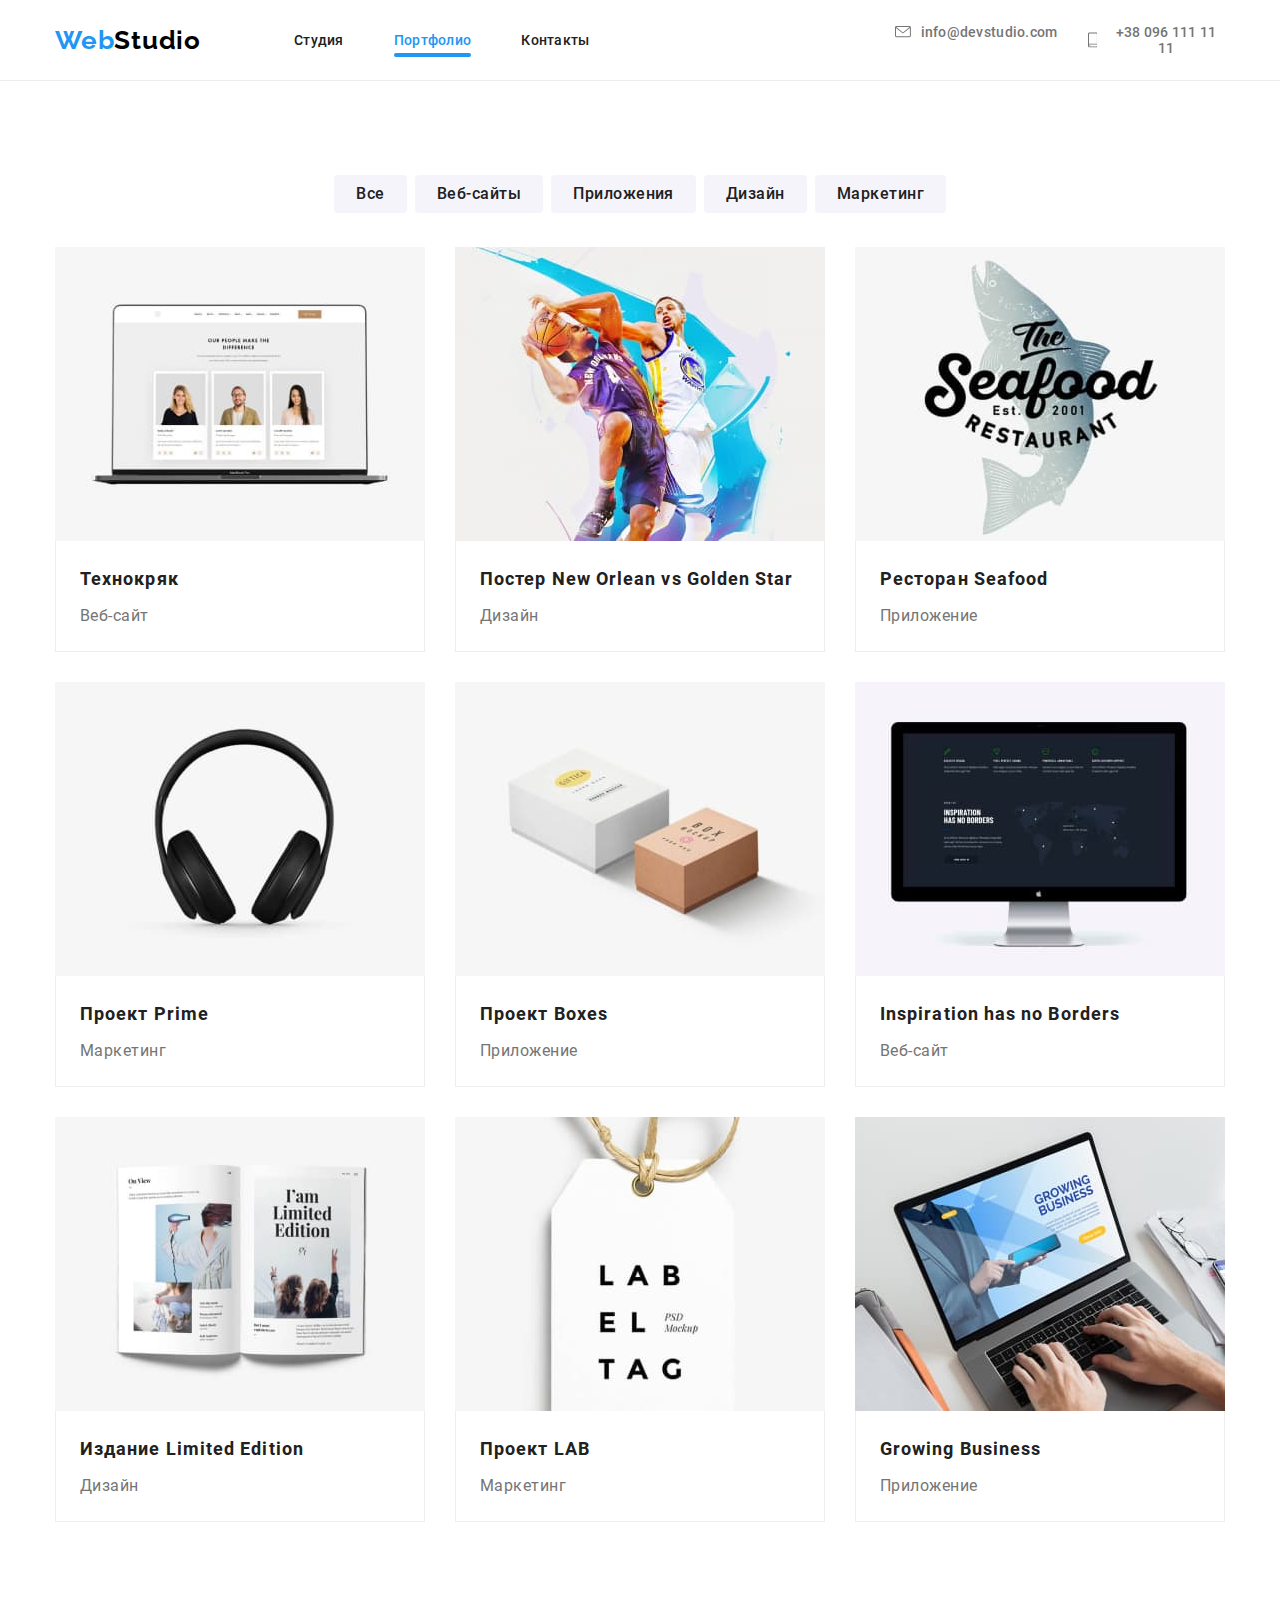
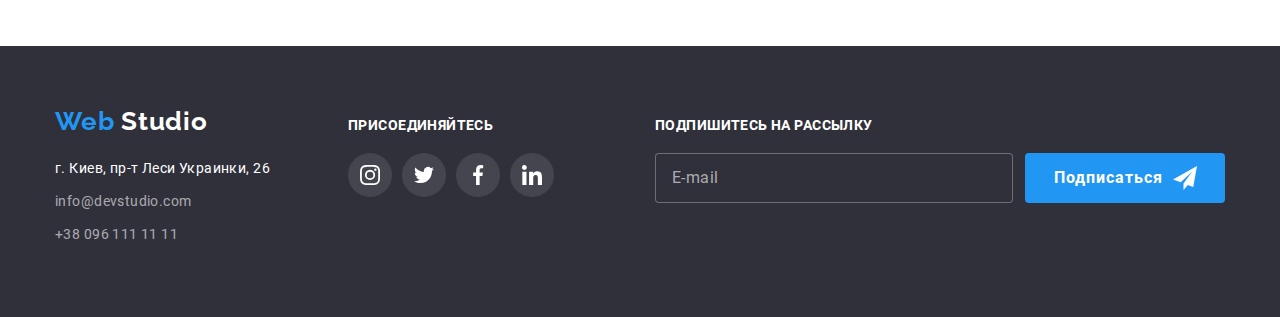
==== commit dbead4cf: "Позиционирует модальное окно" ====
--- a/portfolio.html
+++ b/portfolio.html
@@ -17,43 +17,67 @@
             <span class="logo-web">Web</span>
             <span class="logo-studio">Studio</span>
           </a>
-          <ul class="list nav site-nav">
-            <li class="site-nav-item">
-              <a href="./index.html" class="site-nav-link">Студия</a>
-            </li>
-            <li class="site-nav-item">
-              <a href="./portfolio.html" class="site-nav-link current"
-                >Портфолио</a
-              >
-            </li>
-            <li class="site-nav-item">
-              <a href="" class="site-nav-link">Контакты</a>
-            </li>
-          </ul>
+
+          <button
+            class="menu-button"
+            type="button"
+            aria-expanded="false"
+            aria-controls="menu-container"
+            data-menu-button
+          >
+            <svg
+              width="40"
+              height="40"
+              aria-label="Переключатель мобильного меню"
+            >
+              <use class="icon-menu" href="./images/sprite.svg#icon-menu"></use>
+              <use
+                class="icon-cross"
+                href="./images/sprite.svg#icon-cross"
+              ></use>
+            </svg>
+          </button>
+
+          <div class="menu-container" id="menu-container" data-menu>
+            <ul class="list nav site-nav">
+              <li class="site-nav-item">
+                <a href="./index.html" class="site-nav-link">Студия</a>
+              </li>
+              <li class="site-nav-item">
+                <a href="./portfolio.html" class="site-nav-link current"
+                  >Портфолио</a
+                >
+              </li>
+              <li class="site-nav-item">
+                <a href="" class="site-nav-link">Контакты</a>
+              </li>
+            </ul>
+
+            <ul class="list nav contact-nav">
+              <li class="contact-nav-item">
+                <a
+                  href="mailto:info@devstudio.com"
+                  class="contact-nav-link email-link"
+                  aria-label="envelope"
+                  ><svg class="email-link-icon">
+                    <use href="./images/sprite.svg#icon-envelope"></use></svg
+                  >info@devstudio.com</a
+                >
+              </li>
+              <li class="contact-nav-item">
+                <a
+                  href="tel:+380961111111"
+                  class="contact-nav-link phone-link"
+                  aria-label="mobilephone"
+                >
+                  <svg class="phone-link-icon">
+                    <use href="./images/sprite.svg#icon-smartphone"></use></svg
+                  >+38 096 111 11 11</a
+                >
+              </li>
+            </ul>
+          </div>
         </nav>
-        <ul class="list nav contact-nav">
-          <li class="contact-nav-item">
-            <a
-              href="mailto:info@devstudio.com"
-              class="contact-nav-link email-link"
-              aria-label="envelope"
-              ><svg class="email-link-icon">
-                <use href="./images/sprite.svg#icon-envelope"></use></svg
-              >info@devstudio.com</a
-            >
-          </li>
-          <li class="contact-nav-item">
-            <a
-              href="tel:+380961111111"
-              class="contact-nav-link phone-link"
-              aria-label="mobilephone"
-            >
-              <svg class="phone-link-icon">
-                <use href="./images/sprite.svg#icon-smartphone"></use></svg
-              >+38 096 111 11 11</a
-            >
-          </li>
-        </ul>
       </div>
     </header>
 
@@ -634,5 +658,7 @@
         </div>
       </div>
     </footer>
+
+    <script src="./js/menu.js"></script>
   </body>
 </html>
--- a/css/portfolio.min.css
+++ b/css/portfolio.min.css
@@ -1,2 +1,2 @@
-@font-face{font-family:'Raleway';font-style:normal;font-weight:700;src:local(""),url("../fonts/raleway-v17-latin_cyrillic-700.woff2") format("woff2"),url("../fonts/raleway-v17-latin_cyrillic-700.woff") format("woff")}@font-face{font-family:'Roboto';font-style:normal;font-weight:400;src:local("Roboto"),local("Roboto-Regular"),url("../fonts/roboto-v20-latin_cyrillic-regular.woff2") format("woff2"),url("../fonts/roboto-v20-latin_cyrillic-regular.woff") format("woff")}@font-face{font-family:'Roboto';font-style:normal;font-weight:500;src:local("Roboto Medium"),local("Roboto-Medium"),url("../fonts/roboto-v20-latin_cyrillic-500.woff2") format("woff2"),url("../fonts/roboto-v20-latin_cyrillic-500.woff") format("woff")}@font-face{font-family:'Roboto';font-style:normal;font-weight:700;src:local("Roboto Bold"),local("Roboto-Bold"),url("../fonts/roboto-v20-latin_cyrillic-700.woff2") format("woff2"),url("../fonts/roboto-v20-latin_cyrillic-700.woff") format("woff")}@font-face{font-family:'Roboto';font-style:normal;font-weight:900;src:local("Roboto Black"),local("Roboto-Black"),url("../fonts/roboto-v20-latin_cyrillic-900.woff2") format("woff2"),url("../fonts/roboto-v20-latin_cyrillic-900.woff") format("woff")}.social-link{display:-webkit-box;display:-ms-flexbox;display:flex;-webkit-box-pack:center;-ms-flex-pack:center;justify-content:center;-webkit-box-align:center;-ms-flex-align:center;align-items:center}/*! normalize.css v8.0.1 | MIT License | github.com/necolas/normalize.css */html{line-height:1.15;-webkit-text-size-adjust:100%}body{margin:0}main{display:block}h1{font-size:2em;margin:0.67em 0}hr{-webkit-box-sizing:content-box;box-sizing:content-box;height:0;overflow:visible}pre{font-family:monospace, monospace;font-size:1em}a{background-color:transparent}abbr[title]{border-bottom:none;text-decoration:underline;-webkit-text-decoration:underline dotted;text-decoration:underline dotted}b,strong{font-weight:bolder}code,kbd,samp{font-family:monospace, monospace;font-size:1em}small{font-size:80%}sub,sup{font-size:75%;line-height:0;position:relative;vertical-align:baseline}sub{bottom:-0.25em}sup{top:-0.5em}img{border-style:none}button,input,optgroup,select,textarea{font-family:inherit;font-size:100%;line-height:1.15;margin:0}button,input{overflow:visible}button,select{text-transform:none}button,[type='button'],[type='reset'],[type='submit']{-webkit-appearance:button}button::-moz-focus-inner,[type='button']::-moz-focus-inner,[type='reset']::-moz-focus-inner,[type='submit']::-moz-focus-inner{border-style:none;padding:0}button:-moz-focusring,[type='button']:-moz-focusring,[type='reset']:-moz-focusring,[type='submit']:-moz-focusring{outline:1px dotted ButtonText}fieldset{padding:0.35em 0.75em 0.625em}legend{-webkit-box-sizing:border-box;box-sizing:border-box;color:inherit;display:table;max-width:100%;padding:0;white-space:normal}progress{vertical-align:baseline}textarea{overflow:auto}[type='checkbox'],[type='radio']{-webkit-box-sizing:border-box;box-sizing:border-box;padding:0}[type='number']::-webkit-inner-spin-button,[type='number']::-webkit-outer-spin-button{height:auto}[type='search']{-webkit-appearance:textfield;outline-offset:-2px}[type='search']::-webkit-search-decoration{-webkit-appearance:none}::-webkit-file-upload-button{-webkit-appearance:button;font:inherit}details{display:block}summary{display:list-item}template{display:none}[hidden]{display:none}html{-webkit-box-sizing:border-box;box-sizing:border-box}*,*::before,*::after{-webkit-box-sizing:inherit;box-sizing:inherit}.page{background-color:#fff;color:#757575;font-family:Roboto, sans-serif;font-style:normal;font-weight:400;font-size:14px;line-height:1.714;letter-spacing:0.03em}.list{padding:0;margin:0;list-style:none}.container{width:100%;padding-left:15px;padding-right:15px;margin-left:auto;margin-right:auto}@media screen and (min-width: 480px){.container{width:480px}}@media screen and (min-width: 768px){.container{width:768px}}@media screen and (min-width: 1200px){.container{width:1200px}}.visually-hidden{position:absolute;width:1px;height:1px;margin:-1px;border:0;padding:0;clip:rect(0 0 0 0);overflow:hidden}.title{color:#212121;font-weight:700;font-size:14px;line-height:1.143;letter-spacing:0.03em}.link{text-decoration:none}.logo{display:-webkit-box;display:-ms-flexbox;display:flex;font-family:Raleway,sans-serif;font-style:normal;font-weight:700;font-size:24px;line-height:1.167;letter-spacing:0.03em;text-decoration:none}@media screen and (min-width: 1200px){.logo{font-size:26px;line-height:1.192}}.logo-web{color:#2196f3}.logo-studio{color:#000}.site-nav{display:-webkit-box;display:-ms-flexbox;display:flex;margin-left:85px}.site-nav-item:not(:last-child){margin-right:50px}.site-nav-link{display:block;padding-top:32px;padding-bottom:32px;color:#212121;text-decoration:none;-webkit-transition:color 250ms cubic-bezier(0.4, 0, 0.2, 1);transition:color 250ms cubic-bezier(0.4, 0, 0.2, 1)}.site-nav-link:hover,.site-nav-link:focus{color:#2196f3}@media screen and (max-width: 767px){.site-nav,.contact-nav{display:none}}.site-nav-link.current{position:relative;color:#2196f3}.site-nav-link.current::after{content:'';position:absolute;left:0;bottom:0;-webkit-transform:translateY(1px);transform:translateY(1px);display:block;width:100%;height:4px;background-color:#2196f3;border-radius:2px}.contact-nav{display:-webkit-box;display:-ms-flexbox;display:flex;margin-left:auto}.contact-nav-item{margin-left:50px}@media screen and (min-width: 768px) and (max-width: 1199px){.contact-nav{display:block;text-align:start;font-size:12px;margin-left:84}}@media screen and (min-width: 768px) and (max-width: 1199px){.contact-nav-item{display:block;margin-right:0;margin-left:0}}.contact-nav-link{display:-webkit-box;display:-ms-flexbox;display:flex;-webkit-box-align:center;-ms-flex-align:center;align-items:center;color:#757575;text-decoration:none;-webkit-transition:color 250ms cubic-bezier(0.4, 0, 0.2, 1);transition:color 250ms cubic-bezier(0.4, 0, 0.2, 1)}.contact-nav-link:hover,.contact-nav-link:focus{color:#2196f3}.email-link-icon{width:16px;height:12px;margin-right:10px;fill:currentColor}.phone-link-icon{width:10px;height:16px;margin-right:10px;fill:currentColor}@media screen and (max-width: 767px){.site-nav,.contact-nav{display:none}}.page-header{position:relative;border-bottom:1px solid #ececec}@media screen and (min-width: 768px){.main-nav{display:-webkit-box;display:-ms-flexbox;display:flex;-webkit-box-align:center;-ms-flex-align:center;align-items:center}}@media screen and (min-width: 768px){.header-nav{display:-webkit-box;display:-ms-flexbox;display:flex;-webkit-box-align:center;-ms-flex-align:center;align-items:center}}.section{padding-top:60px;padding-bottom:60px}@media screen and (min-width: 1200px){.section{padding-top:94px;padding-bottom:94px}}.section-title{margin-top:0;margin-bottom:30px;color:#212121;font-weight:700;font-size:28px;line-height:1.18;text-align:center;letter-spacing:0.03em}@media screen and (min-width: 1200px){.section-title{margin-bottom:50px;font-size:36px;line-height:1.16}}.btn{display:inline-block;border-radius:4px;border:none;min-width:200px;padding:10px 32px;cursor:pointer;background-color:#2196f3;color:#fff;font-family:Roboto,sans-serif;font-style:normal;font-weight:700;font-size:16px;line-height:1.875;letter-spacing:0.06em;text-align:center;text-decoration:none;-webkit-transition:background-color 250ms cubic-bezier(0.4, 0, 0.2, 1),color 250ms cubic-bezier(0.4, 0, 0.2, 1);transition:background-color 250ms cubic-bezier(0.4, 0, 0.2, 1),color 250ms cubic-bezier(0.4, 0, 0.2, 1)}.btn:hover,.btn:focus{background-color:#fff;color:#2196f3}.button-list{display:-webkit-box;display:-ms-flexbox;display:flex;-ms-flex-wrap:wrap;flex-wrap:wrap;margin-bottom:40px}@media screen and (min-width: 768px){.button-list{-webkit-box-pack:center;-ms-flex-pack:center;justify-content:center;margin-bottom:14px}}@media screen and (min-width: 1200px){.button-list{margin-bottom:34px}}.button-list-item:not(:last-child){margin-right:8px}.portfolio-button{padding:6px 22px;min-width:73px;background-color:#f5f4fa;color:#212121;font-weight:500;line-height:1.62;letter-spacing:0.03em;-webkit-transition:background-color 250ms cubic-bezier(0.4, 0, 0.2, 1),color 250ms cubic-bezier(0.4, 0, 0.2, 1),-webkit-box-shadow 250ms cubic-bezier(0.4, 0, 0.2, 1);transition:background-color 250ms cubic-bezier(0.4, 0, 0.2, 1),color 250ms cubic-bezier(0.4, 0, 0.2, 1),-webkit-box-shadow 250ms cubic-bezier(0.4, 0, 0.2, 1);transition:background-color 250ms cubic-bezier(0.4, 0, 0.2, 1),color 250ms cubic-bezier(0.4, 0, 0.2, 1),box-shadow 250ms cubic-bezier(0.4, 0, 0.2, 1);transition:background-color 250ms cubic-bezier(0.4, 0, 0.2, 1),color 250ms cubic-bezier(0.4, 0, 0.2, 1),box-shadow 250ms cubic-bezier(0.4, 0, 0.2, 1),-webkit-box-shadow 250ms cubic-bezier(0.4, 0, 0.2, 1)}.portfolio-button:hover,.portfolio-button:focus{background-color:#2196f3;color:#fff;-webkit-box-shadow:0px 3px 1px rgba(0,0,0,0.1),0px 1px 2px rgba(0,0,0,0.08),0px 2px 2px rgba(0,0,0,0.12);box-shadow:0px 3px 1px rgba(0,0,0,0.1),0px 1px 2px rgba(0,0,0,0.08),0px 2px 2px rgba(0,0,0,0.12)}.portfolio{padding-top:60px;padding-bottom:60px}@media screen and (min-width: 1200px){.portfolio{padding-top:94px;padding-bottom:94px}}@media screen and (min-width: 768px){.portfolio-list{display:-webkit-box;display:-ms-flexbox;display:flex;-ms-flex-wrap:wrap;flex-wrap:wrap}}.portfolio-list-link:hover .card,.portfolio-list-link:focus .card{-webkit-box-shadow:0px 1px 1px rgba(0,0,0,0.12),0px 4px 4px rgba(0,0,0,0.06),1px 4px 6px rgba(0,0,0,0.16);box-shadow:0px 1px 1px rgba(0,0,0,0.12),0px 4px 4px rgba(0,0,0,0.06),1px 4px 6px rgba(0,0,0,0.16)}.portfolio-list-item{width:100%;margin-bottom:30px}@media screen and (min-width: 768px) and (max-width: 1199px){.portfolio-list-item{width:calc((100% - 30px) / 2);margin-right:30px}}@media screen and (min-width: 1200px){.portfolio-list-item{width:calc((100% - 60px) / 3)}}@media screen and (min-width: 768px) and (max-width: 1199px){.portfolio-list-item:nth-child(2n){margin-right:0px}}@media screen and (min-width: 768px) and (max-width: 1199px){.portfolio-list-item:not(:last-child){margin-bottom:30px}}@media screen and (min-width: 1200px){.portfolio-list-item:not(:nth-child(3n)){margin-right:30px}}@media screen and (min-width: 1200px){.portfolio-list-item:not(:nth-last-child(-n+3)){margin-bottom:30px}}.portfolio-picture{display:block;width:100%;height:auto}.portfolio-titles{padding:20px 24px;border:1px solid #eee;border-top:none}.item-description{margin:0;padding:63px 24px;top:100%;width:100%;height:100%;color:#fff;font-weight:400;font-size:18px;line-height:1.556;letter-spacing:0.03em}.item-title{margin-top:0;margin-bottom:4px;color:#212121;font-weight:700;font-size:18px;line-height:2;letter-spacing:0.06em}.item-specification{margin-top:0;margin-bottom:0;color:#757575;font-weight:400;font-size:16px;line-height:1.875;letter-spacing:0.03em}.card-thumb{position:relative;overflow:hidden}.description-overlay{position:absolute;left:0;top:100%;width:100%;height:100%;background-color:rgba(33,150,243,0.9);-webkit-transition:-webkit-transform 250ms cubic-bezier(0.4, 0, 0.2, 1);transition:-webkit-transform 250ms cubic-bezier(0.4, 0, 0.2, 1);transition:transform 250ms cubic-bezier(0.4, 0, 0.2, 1);transition:transform 250ms cubic-bezier(0.4, 0, 0.2, 1), -webkit-transform 250ms cubic-bezier(0.4, 0, 0.2, 1)}.portfolio-list-item:hover .description-overlay,.portfolio-list-link:focus .description-overlay{-webkit-transform:translateY(-100%);transform:translateY(-100%)}.socials-list{display:-webkit-box;display:-ms-flexbox;display:flex;-webkit-box-pack:center;-ms-flex-pack:center;justify-content:center;-webkit-box-align:center;-ms-flex-align:center;align-items:center}.socials-list-item{-webkit-box-pack:center;-ms-flex-pack:center;justify-content:center}.socials-list-item:not(:last-child){margin-right:10px}.social-link{width:44px;height:44px;border-radius:50%;color:#afb1b8;-webkit-transition:color 250ms cubic-bezier(0.4, 0, 0.2, 1),background-color 250ms cubic-bezier(0.4, 0, 0.2, 1);transition:color 250ms cubic-bezier(0.4, 0, 0.2, 1),background-color 250ms cubic-bezier(0.4, 0, 0.2, 1)}.social-link:hover,.social-link:focus{color:#fff;background-color:#2196f3}.social-icon{fill:currentColor}.footer{background-color:#2f303a}.footer-flex{padding-top:60px;padding-bottom:60px;text-align:center}@media screen and (min-width: 1200px){.footer-flex{display:-webkit-box;display:-ms-flexbox;display:flex;-webkit-box-pack:justify;-ms-flex-pack:justify;justify-content:space-between;-webkit-box-align:baseline;-ms-flex-align:baseline;align-items:baseline;text-align:start}}.footer .logo{display:block;margin-bottom:20px}.footer .logo-studio{color:#fff}.address{margin-bottom:60px}@media screen and (min-width: 1200px){.address{margin-bottom:0;margin-right:70px}}.footer-social-link{color:#fff;background-color:rgba(255,255,255,0.1);-webkit-transition:background-color 250ms cubic-bezier(0.4, 0, 0.2, 1);transition:background-color 250ms cubic-bezier(0.4, 0, 0.2, 1)}.footer-social-link:hover,.footer-social-link:focus{background-color:#2196f3}.footer-address{font-style:normal;font-weight:400;font-size:14px;line-height:1.714;letter-spacing:0.03em}.footer-address .link{color:rgba(255,255,255,0.6);text-decoration:none}.footer-address .mail-link{display:inline-block;margin-bottom:9px}.location{display:inline-block;margin-bottom:9px;color:#fff}.join{margin-bottom:20px}@media screen and (min-width: 1200px){.join{margin-bottom:0;margin-right:93px}}.join .socials-list{margin-bottom:60px}@media screen and (min-width: 768px) and (max-width: 1199px){.tablet-footer-flex{display:-webkit-box;display:-ms-flexbox;display:flex;-ms-flex-pack:distribute;justify-content:space-around;-webkit-box-align:baseline;-ms-flex-align:baseline;align-items:baseline}}@media screen and (min-width: 1200px){.tablet-footer-flex{display:-webkit-box;display:-ms-flexbox;display:flex;-webkit-box-align:baseline;-ms-flex-align:baseline;align-items:baseline}}.call-to-action{display:inline-block;margin-bottom:20px;color:#fff;background-color:#2f303a;line-height:1.143;text-transform:uppercase}@media screen and (max-width: 767px){.subscription-form{display:-webkit-box;display:-ms-flexbox;display:flex;-ms-flex-wrap:wrap;flex-wrap:wrap;-webkit-box-pack:center;-ms-flex-pack:center;justify-content:center}}@media screen and (min-width: 768px) and (max-width: 1199px){.subscription-form{display:-webkit-box;display:-ms-flexbox;display:flex;-webkit-box-orient:vertical;-webkit-box-direction:normal;-ms-flex-direction:column;flex-direction:column;-webkit-box-align:center;-ms-flex-align:center;align-items:center}}@media screen and (min-width: 1200px){.subscription-form{display:-webkit-box;display:-ms-flexbox;display:flex}}.footer-email{width:100%;margin-bottom:20px;padding:15px 16px;color:#fff;background-color:#2f303a;border:1px solid rgba(255,255,255,0.3);border-radius:4px}@media screen and (min-width: 768px){.footer-email{display:block;width:450px;height:50px}}@media screen and (min-width: 1200px){.footer-email{margin-bottom:0;margin-right:12px;width:358px}}.footer-email::-webkit-input-placeholder{font-size:16px;line-height:1.25;letter-spacing:0.03em;color:rgba(255,255,255,0.6)}.footer-email:-ms-input-placeholder{font-size:16px;line-height:1.25;letter-spacing:0.03em;color:rgba(255,255,255,0.6)}.footer-email::-ms-input-placeholder{font-size:16px;line-height:1.25;letter-spacing:0.03em;color:rgba(255,255,255,0.6)}.footer-email::placeholder{font-size:16px;line-height:1.25;letter-spacing:0.03em;color:rgba(255,255,255,0.6)}.email-btn{display:-webkit-box;display:-ms-flexbox;display:flex;-webkit-box-align:center;-ms-flex-align:center;align-items:center;border-radius:4px;border:none;width:200px;height:50px;padding-top:10px;padding-bottom:10px;padding-left:29px;padding-right:28px;cursor:pointer}.email-btn .btn-text{margin-right:10px}.icon-send{fill:currentColor}
+@font-face{font-family:'Raleway';font-style:normal;font-weight:700;src:local(""),url("../fonts/raleway-v17-latin_cyrillic-700.woff2") format("woff2"),url("../fonts/raleway-v17-latin_cyrillic-700.woff") format("woff")}@font-face{font-family:'Roboto';font-style:normal;font-weight:400;src:local("Roboto"),local("Roboto-Regular"),url("../fonts/roboto-v20-latin_cyrillic-regular.woff2") format("woff2"),url("../fonts/roboto-v20-latin_cyrillic-regular.woff") format("woff")}@font-face{font-family:'Roboto';font-style:normal;font-weight:500;src:local("Roboto Medium"),local("Roboto-Medium"),url("../fonts/roboto-v20-latin_cyrillic-500.woff2") format("woff2"),url("../fonts/roboto-v20-latin_cyrillic-500.woff") format("woff")}@font-face{font-family:'Roboto';font-style:normal;font-weight:700;src:local("Roboto Bold"),local("Roboto-Bold"),url("../fonts/roboto-v20-latin_cyrillic-700.woff2") format("woff2"),url("../fonts/roboto-v20-latin_cyrillic-700.woff") format("woff")}@font-face{font-family:'Roboto';font-style:normal;font-weight:900;src:local("Roboto Black"),local("Roboto-Black"),url("../fonts/roboto-v20-latin_cyrillic-900.woff2") format("woff2"),url("../fonts/roboto-v20-latin_cyrillic-900.woff") format("woff")}.social-link{display:-webkit-box;display:-ms-flexbox;display:flex;-webkit-box-pack:center;-ms-flex-pack:center;justify-content:center;-webkit-box-align:center;-ms-flex-align:center;align-items:center}/*! normalize.css v8.0.1 | MIT License | github.com/necolas/normalize.css */html{line-height:1.15;-webkit-text-size-adjust:100%}body{margin:0}main{display:block}h1{font-size:2em;margin:0.67em 0}hr{-webkit-box-sizing:content-box;box-sizing:content-box;height:0;overflow:visible}pre{font-family:monospace, monospace;font-size:1em}a{background-color:transparent}abbr[title]{border-bottom:none;text-decoration:underline;-webkit-text-decoration:underline dotted;text-decoration:underline dotted}b,strong{font-weight:bolder}code,kbd,samp{font-family:monospace, monospace;font-size:1em}small{font-size:80%}sub,sup{font-size:75%;line-height:0;position:relative;vertical-align:baseline}sub{bottom:-0.25em}sup{top:-0.5em}img{border-style:none}button,input,optgroup,select,textarea{font-family:inherit;font-size:100%;line-height:1.15;margin:0}button,input{overflow:visible}button,select{text-transform:none}button,[type='button'],[type='reset'],[type='submit']{-webkit-appearance:button}button::-moz-focus-inner,[type='button']::-moz-focus-inner,[type='reset']::-moz-focus-inner,[type='submit']::-moz-focus-inner{border-style:none;padding:0}button:-moz-focusring,[type='button']:-moz-focusring,[type='reset']:-moz-focusring,[type='submit']:-moz-focusring{outline:1px dotted ButtonText}fieldset{padding:0.35em 0.75em 0.625em}legend{-webkit-box-sizing:border-box;box-sizing:border-box;color:inherit;display:table;max-width:100%;padding:0;white-space:normal}progress{vertical-align:baseline}textarea{overflow:auto}[type='checkbox'],[type='radio']{-webkit-box-sizing:border-box;box-sizing:border-box;padding:0}[type='number']::-webkit-inner-spin-button,[type='number']::-webkit-outer-spin-button{height:auto}[type='search']{-webkit-appearance:textfield;outline-offset:-2px}[type='search']::-webkit-search-decoration{-webkit-appearance:none}::-webkit-file-upload-button{-webkit-appearance:button;font:inherit}details{display:block}summary{display:list-item}template{display:none}[hidden]{display:none}html{-webkit-box-sizing:border-box;box-sizing:border-box}*,*::before,*::after{-webkit-box-sizing:inherit;box-sizing:inherit}.page{background-color:#fff;color:#757575;font-family:Roboto, sans-serif;font-style:normal;font-weight:400;font-size:14px;line-height:1.714;letter-spacing:0.03em}.list{padding:0;margin:0;list-style:none}.container{width:100%;padding-left:15px;padding-right:15px;margin-left:auto;margin-right:auto}@media screen and (min-width: 480px){.container{width:480px}}@media screen and (min-width: 768px){.container{width:768px}}@media screen and (min-width: 1200px){.container{width:1200px}}.visually-hidden{position:absolute;width:1px;height:1px;margin:-1px;border:0;padding:0;clip:rect(0 0 0 0);overflow:hidden}.title{color:#212121;font-weight:700;font-size:14px;line-height:1.143;letter-spacing:0.03em}.link{text-decoration:none}.header-nav{display:-webkit-box;display:-ms-flexbox;display:flex;-webkit-box-pack:justify;-ms-flex-pack:justify;justify-content:space-between;-webkit-box-align:center;-ms-flex-align:center;align-items:center;font-weight:500;font-size:14px;line-height:1.143;letter-spacing:0.02em}@media screen and (min-width: 768px){.menu-button{display:none}}.menu-button{display:-webkit-inline-box;display:-ms-inline-flexbox;display:inline-flex;margin:0;padding:0;width:40px;height:40px;border:none;background-color:transparent}.menu-button:hover .icon-menu,.menu-button:focus .icon-menu,.menu-button:hover .icon-cross,.menu-button:focus .icon-cross{fill:#2196f3}@media screen and (min-width: 768px){.menu-button{display:none}}.menu-button .icon-cross{display:none}.menu-button.is-open .icon-cross{display:block}.menu-button.is-open .icon-menu{display:none}.menu-container{text-align:center;background-color:#fff}.menu-container.is-open{display:block;padding-top:60px;padding-bottom:60px;-webkit-box-shadow:0px 4px 8px rgba(0,0,0,0.04),0px 2px 4px rgba(0,0,0,0.08),0px 1px 3px rgba(0,0,0,0.16);box-shadow:0px 4px 8px rgba(0,0,0,0.04),0px 2px 4px rgba(0,0,0,0.08),0px 1px 3px rgba(0,0,0,0.16)}@media screen and (max-width: 767px){.menu-container{display:none;z-index:1;position:absolute;top:100%;left:0;width:100%;height:393px}}@media screen and (min-width: 768px){.menu-container{display:-webkit-box;display:-ms-flexbox;display:flex;-webkit-box-pack:justify;-ms-flex-pack:justify;justify-content:space-between;-webkit-box-align:center;-ms-flex-align:center;align-items:center}}@media screen and (min-width: 768px) and (max-width: 1199px){.menu-container{margin-left:88px}}@media screen and (min-width: 1200px){.menu-container{margin-left:93px}}.logo{display:-webkit-box;display:-ms-flexbox;display:flex;font-family:Raleway,sans-serif;font-style:normal;font-weight:700;font-size:24px;line-height:1.167;letter-spacing:0.03em;text-decoration:none}@media screen and (min-width: 1200px){.logo{font-size:26px;line-height:1.192}}.logo-web{color:#2196f3}.logo-studio{color:#000}.site-nav{display:-webkit-box;display:-ms-flexbox;display:flex}.site-nav-item:not(:last-child){margin-right:50px}@media screen and (max-width: 767px){.site-nav{display:block;text-align:center;margin:0}}@media screen and (max-width: 767px){.site-nav .site-nav-item{margin-right:0;margin-bottom:40px}}.site-nav-link{display:block;padding-top:32px;padding-bottom:32px;color:#212121;text-decoration:none;-webkit-transition:color 250ms cubic-bezier(0.4, 0, 0.2, 1);transition:color 250ms cubic-bezier(0.4, 0, 0.2, 1)}.site-nav-link:hover,.site-nav-link:focus{color:#2196f3}@media screen and (max-width: 767px){.site-nav-link{display:inline;padding:0;font-size:18px;line-height:1.167}}.site-nav-link.current{padding-bottom:8px}.site-nav-link.current{position:relative;color:#2196f3}.site-nav-link.current::after{content:'';position:absolute;left:0;bottom:0;-webkit-transform:translateY(1px);transform:translateY(1px);display:block;width:100%;height:4px;background-color:#2196f3;border-radius:2px}.contact-nav{display:-webkit-box;display:-ms-flexbox;display:flex}.contact-nav-item:not(:last-child){margin-right:30px}@media screen and (max-width: 767px){.contact-nav{display:block;text-align:center;-webkit-box-align:center;-ms-flex-align:center;align-items:center;margin:0;font-size:18px;line-height:1.167}}@media screen and (min-width: 768px) and (max-width: 1199px){.contact-nav{-webkit-box-sizing:content-box;box-sizing:content-box;display:block;margin-left:84px;text-align:start;font-size:12px}}@media screen and (min-width: 1200px){.contact-nav{margin-left:305px}}@media screen and (max-width: 767px){.contact-nav .contact-nav-item{margin:0;margin-bottom:16px}}@media screen and (min-width: 768px) and (max-width: 1199px){.contact-nav .contact-nav-item{display:block;margin-right:0;margin-left:0}}@media screen and (min-width: 768px) and (max-width: 1199px){.contact-nav-item:not(:last-child){margin-bottom:10px}}.contact-nav-link{display:-webkit-box;display:-ms-flexbox;display:flex;-webkit-box-align:center;-ms-flex-align:center;align-items:center;color:#757575;text-decoration:none;-webkit-transition:color 250ms cubic-bezier(0.4, 0, 0.2, 1);transition:color 250ms cubic-bezier(0.4, 0, 0.2, 1)}.contact-nav-link:hover,.contact-nav-link:focus{color:#2196f3}@media screen and (max-width: 767px){.contact-nav-link{display:inline}}.email-link-icon{width:16px;height:12px;margin-right:10px;fill:currentColor}.phone-link-icon{width:10px;height:16px;margin-right:10px;fill:currentColor}.page-header{position:relative;border-bottom:1px solid #ececec}@media screen and (min-width: 768px){.main-nav{display:-webkit-box;display:-ms-flexbox;display:flex;-webkit-box-align:center;-ms-flex-align:center;align-items:center}}@media screen and (min-width: 768px){.header-nav{display:-webkit-box;display:-ms-flexbox;display:flex;-webkit-box-align:center;-ms-flex-align:center;align-items:center}}.section{padding-top:60px;padding-bottom:60px}@media screen and (min-width: 1200px){.section{padding-top:94px;padding-bottom:94px}}.section-title{margin-top:0;margin-bottom:30px;color:#212121;font-weight:700;font-size:28px;line-height:1.18;text-align:center;letter-spacing:0.03em}@media screen and (min-width: 1200px){.section-title{margin-bottom:50px;font-size:36px;line-height:1.16}}.btn{display:inline-block;border-radius:4px;border:none;min-width:200px;padding:10px 32px;cursor:pointer;background-color:#2196f3;color:#fff;font-family:Roboto,sans-serif;font-style:normal;font-weight:700;font-size:16px;line-height:1.875;letter-spacing:0.06em;text-align:center;text-decoration:none;-webkit-transition:background-color 250ms cubic-bezier(0.4, 0, 0.2, 1),color 250ms cubic-bezier(0.4, 0, 0.2, 1);transition:background-color 250ms cubic-bezier(0.4, 0, 0.2, 1),color 250ms cubic-bezier(0.4, 0, 0.2, 1)}.btn:hover,.btn:focus{background-color:#fff;color:#2196f3}.button-list{display:-webkit-box;display:-ms-flexbox;display:flex;-ms-flex-wrap:wrap;flex-wrap:wrap;margin-bottom:40px}@media screen and (min-width: 768px){.button-list{-webkit-box-pack:center;-ms-flex-pack:center;justify-content:center;margin-bottom:30px}}@media screen and (min-width: 1200px){.button-list{margin-bottom:34px}}.button-list-item:not(:last-child){margin-right:8px}@media screen and (max-width: 767px){.button-list-item:nth-child(-n+3){margin-bottom:15px}}.portfolio-button{padding:6px 22px;min-width:73px;background-color:#f5f4fa;color:#212121;font-weight:500;line-height:1.62;letter-spacing:0.03em;-webkit-transition:background-color 250ms cubic-bezier(0.4, 0, 0.2, 1),color 250ms cubic-bezier(0.4, 0, 0.2, 1),-webkit-box-shadow 250ms cubic-bezier(0.4, 0, 0.2, 1);transition:background-color 250ms cubic-bezier(0.4, 0, 0.2, 1),color 250ms cubic-bezier(0.4, 0, 0.2, 1),-webkit-box-shadow 250ms cubic-bezier(0.4, 0, 0.2, 1);transition:background-color 250ms cubic-bezier(0.4, 0, 0.2, 1),color 250ms cubic-bezier(0.4, 0, 0.2, 1),box-shadow 250ms cubic-bezier(0.4, 0, 0.2, 1);transition:background-color 250ms cubic-bezier(0.4, 0, 0.2, 1),color 250ms cubic-bezier(0.4, 0, 0.2, 1),box-shadow 250ms cubic-bezier(0.4, 0, 0.2, 1),-webkit-box-shadow 250ms cubic-bezier(0.4, 0, 0.2, 1)}.portfolio-button:hover,.portfolio-button:focus{background-color:#2196f3;color:#fff;-webkit-box-shadow:0px 3px 1px rgba(0,0,0,0.1),0px 1px 2px rgba(0,0,0,0.08),0px 2px 2px rgba(0,0,0,0.12);box-shadow:0px 3px 1px rgba(0,0,0,0.1),0px 1px 2px rgba(0,0,0,0.08),0px 2px 2px rgba(0,0,0,0.12)}.portfolio{padding-top:60px;padding-bottom:60px}@media screen and (min-width: 1200px){.portfolio{padding-top:94px;padding-bottom:94px}}@media screen and (min-width: 768px){.portfolio-list{display:-webkit-box;display:-ms-flexbox;display:flex;-ms-flex-wrap:wrap;flex-wrap:wrap}}.portfolio-list-link:hover .card,.portfolio-list-link:focus .card{-webkit-box-shadow:0px 1px 1px rgba(0,0,0,0.12),0px 4px 4px rgba(0,0,0,0.06),1px 4px 6px rgba(0,0,0,0.16);box-shadow:0px 1px 1px rgba(0,0,0,0.12),0px 4px 4px rgba(0,0,0,0.06),1px 4px 6px rgba(0,0,0,0.16)}.portfolio-list-item{width:100%;margin-bottom:30px}@media screen and (min-width: 768px) and (max-width: 1199px){.portfolio-list-item{width:calc((100% - 30px) / 2);margin-right:30px}}@media screen and (min-width: 1200px){.portfolio-list-item{width:calc((100% - 60px) / 3)}}@media screen and (min-width: 768px) and (max-width: 1199px){.portfolio-list-item:nth-child(2n){margin-right:0px}}@media screen and (min-width: 768px) and (max-width: 1199px){.portfolio-list-item:not(:last-child){margin-bottom:30px}}@media screen and (min-width: 1200px){.portfolio-list-item:not(:nth-child(3n)){margin-right:30px}}@media screen and (min-width: 1200px){.portfolio-list-item:not(:nth-last-child(-n+3)){margin-bottom:30px}}.portfolio-picture{display:block;width:100%;height:auto}.portfolio-titles{padding:20px 24px;border:1px solid #eee;border-top:none}.item-description{margin:0;padding:63px 24px;top:100%;width:100%;height:100%;color:#fff;font-weight:400;font-size:18px;line-height:1.556;letter-spacing:0.03em}.item-title{margin-top:0;margin-bottom:4px;color:#212121;font-weight:700;font-size:18px;line-height:2;letter-spacing:0.06em}.item-specification{margin-top:0;margin-bottom:0;color:#757575;font-weight:400;font-size:16px;line-height:1.875;letter-spacing:0.03em}.card-thumb{position:relative;overflow:hidden}.description-overlay{position:absolute;left:0;top:100%;width:100%;height:100%;background-color:rgba(33,150,243,0.9);-webkit-transition:-webkit-transform 250ms cubic-bezier(0.4, 0, 0.2, 1);transition:-webkit-transform 250ms cubic-bezier(0.4, 0, 0.2, 1);transition:transform 250ms cubic-bezier(0.4, 0, 0.2, 1);transition:transform 250ms cubic-bezier(0.4, 0, 0.2, 1), -webkit-transform 250ms cubic-bezier(0.4, 0, 0.2, 1)}.portfolio-list-item:hover .description-overlay,.portfolio-list-link:focus .description-overlay{-webkit-transform:translateY(-100%);transform:translateY(-100%)}.socials-list{display:-webkit-box;display:-ms-flexbox;display:flex;-webkit-box-pack:center;-ms-flex-pack:center;justify-content:center;-webkit-box-align:center;-ms-flex-align:center;align-items:center}.socials-list-item{-webkit-box-pack:center;-ms-flex-pack:center;justify-content:center}.socials-list-item:not(:last-child){margin-right:10px}.social-link{width:44px;height:44px;border-radius:50%;color:#afb1b8;-webkit-transition:color 250ms cubic-bezier(0.4, 0, 0.2, 1),background-color 250ms cubic-bezier(0.4, 0, 0.2, 1);transition:color 250ms cubic-bezier(0.4, 0, 0.2, 1),background-color 250ms cubic-bezier(0.4, 0, 0.2, 1)}.social-link:hover,.social-link:focus{color:#fff;background-color:#2196f3}.social-icon{fill:currentColor}.footer{background-color:#2f303a}.footer-flex{padding-top:60px;padding-bottom:60px;text-align:center}@media screen and (min-width: 1200px){.footer-flex{display:-webkit-box;display:-ms-flexbox;display:flex;-webkit-box-pack:justify;-ms-flex-pack:justify;justify-content:space-between;-webkit-box-align:baseline;-ms-flex-align:baseline;align-items:baseline;text-align:start}}.footer .logo{display:block;margin-bottom:20px}.footer .logo-studio{color:#fff}.address{margin-bottom:60px}@media screen and (min-width: 1200px){.address{margin-bottom:0;margin-right:70px}}.footer-social-link{color:#fff;background-color:rgba(255,255,255,0.1);-webkit-transition:background-color 250ms cubic-bezier(0.4, 0, 0.2, 1);transition:background-color 250ms cubic-bezier(0.4, 0, 0.2, 1)}.footer-social-link:hover,.footer-social-link:focus{background-color:#2196f3}.footer-address{font-style:normal;font-weight:400;font-size:14px;line-height:1.714;letter-spacing:0.03em}.footer-address .link{color:rgba(255,255,255,0.6);text-decoration:none}.footer-address .mail-link{display:inline-block;margin-bottom:9px}.location{display:inline-block;margin-bottom:9px;color:#fff}.join{margin-bottom:20px}@media screen and (min-width: 1200px){.join{margin-bottom:0;margin-right:93px}}.join .socials-list{margin-bottom:60px}@media screen and (min-width: 768px) and (max-width: 1199px){.tablet-footer-flex{display:-webkit-box;display:-ms-flexbox;display:flex;-ms-flex-pack:distribute;justify-content:space-around;-webkit-box-align:baseline;-ms-flex-align:baseline;align-items:baseline}}@media screen and (min-width: 1200px){.tablet-footer-flex{display:-webkit-box;display:-ms-flexbox;display:flex;-webkit-box-align:baseline;-ms-flex-align:baseline;align-items:baseline}}.call-to-action{display:inline-block;margin-bottom:20px;color:#fff;background-color:#2f303a;line-height:1.143;text-transform:uppercase}@media screen and (max-width: 767px){.subscription-form{display:-webkit-box;display:-ms-flexbox;display:flex;-ms-flex-wrap:wrap;flex-wrap:wrap;-webkit-box-pack:center;-ms-flex-pack:center;justify-content:center}}@media screen and (min-width: 768px) and (max-width: 1199px){.subscription-form{display:-webkit-box;display:-ms-flexbox;display:flex;-webkit-box-orient:vertical;-webkit-box-direction:normal;-ms-flex-direction:column;flex-direction:column;-webkit-box-align:center;-ms-flex-align:center;align-items:center}}@media screen and (min-width: 1200px){.subscription-form{display:-webkit-box;display:-ms-flexbox;display:flex}}.footer-email{width:100%;margin-bottom:20px;padding:15px 16px;color:#fff;background-color:#2f303a;border:1px solid rgba(255,255,255,0.3);border-radius:4px}@media screen and (min-width: 768px){.footer-email{display:block;width:450px;height:50px}}@media screen and (min-width: 1200px){.footer-email{margin-bottom:0;margin-right:12px;width:358px}}.footer-email::-webkit-input-placeholder{font-size:16px;line-height:1.25;letter-spacing:0.03em;color:rgba(255,255,255,0.6)}.footer-email:-ms-input-placeholder{font-size:16px;line-height:1.25;letter-spacing:0.03em;color:rgba(255,255,255,0.6)}.footer-email::-ms-input-placeholder{font-size:16px;line-height:1.25;letter-spacing:0.03em;color:rgba(255,255,255,0.6)}.footer-email::placeholder{font-size:16px;line-height:1.25;letter-spacing:0.03em;color:rgba(255,255,255,0.6)}.email-btn{display:-webkit-box;display:-ms-flexbox;display:flex;-webkit-box-align:center;-ms-flex-align:center;align-items:center;border-radius:4px;border:none;width:200px;height:50px;padding-top:10px;padding-bottom:10px;padding-left:29px;padding-right:28px;cursor:pointer}.email-btn .btn-text{margin-right:10px}.icon-send{fill:currentColor}
 /*# sourceMappingURL=portfolio.min.css.map */